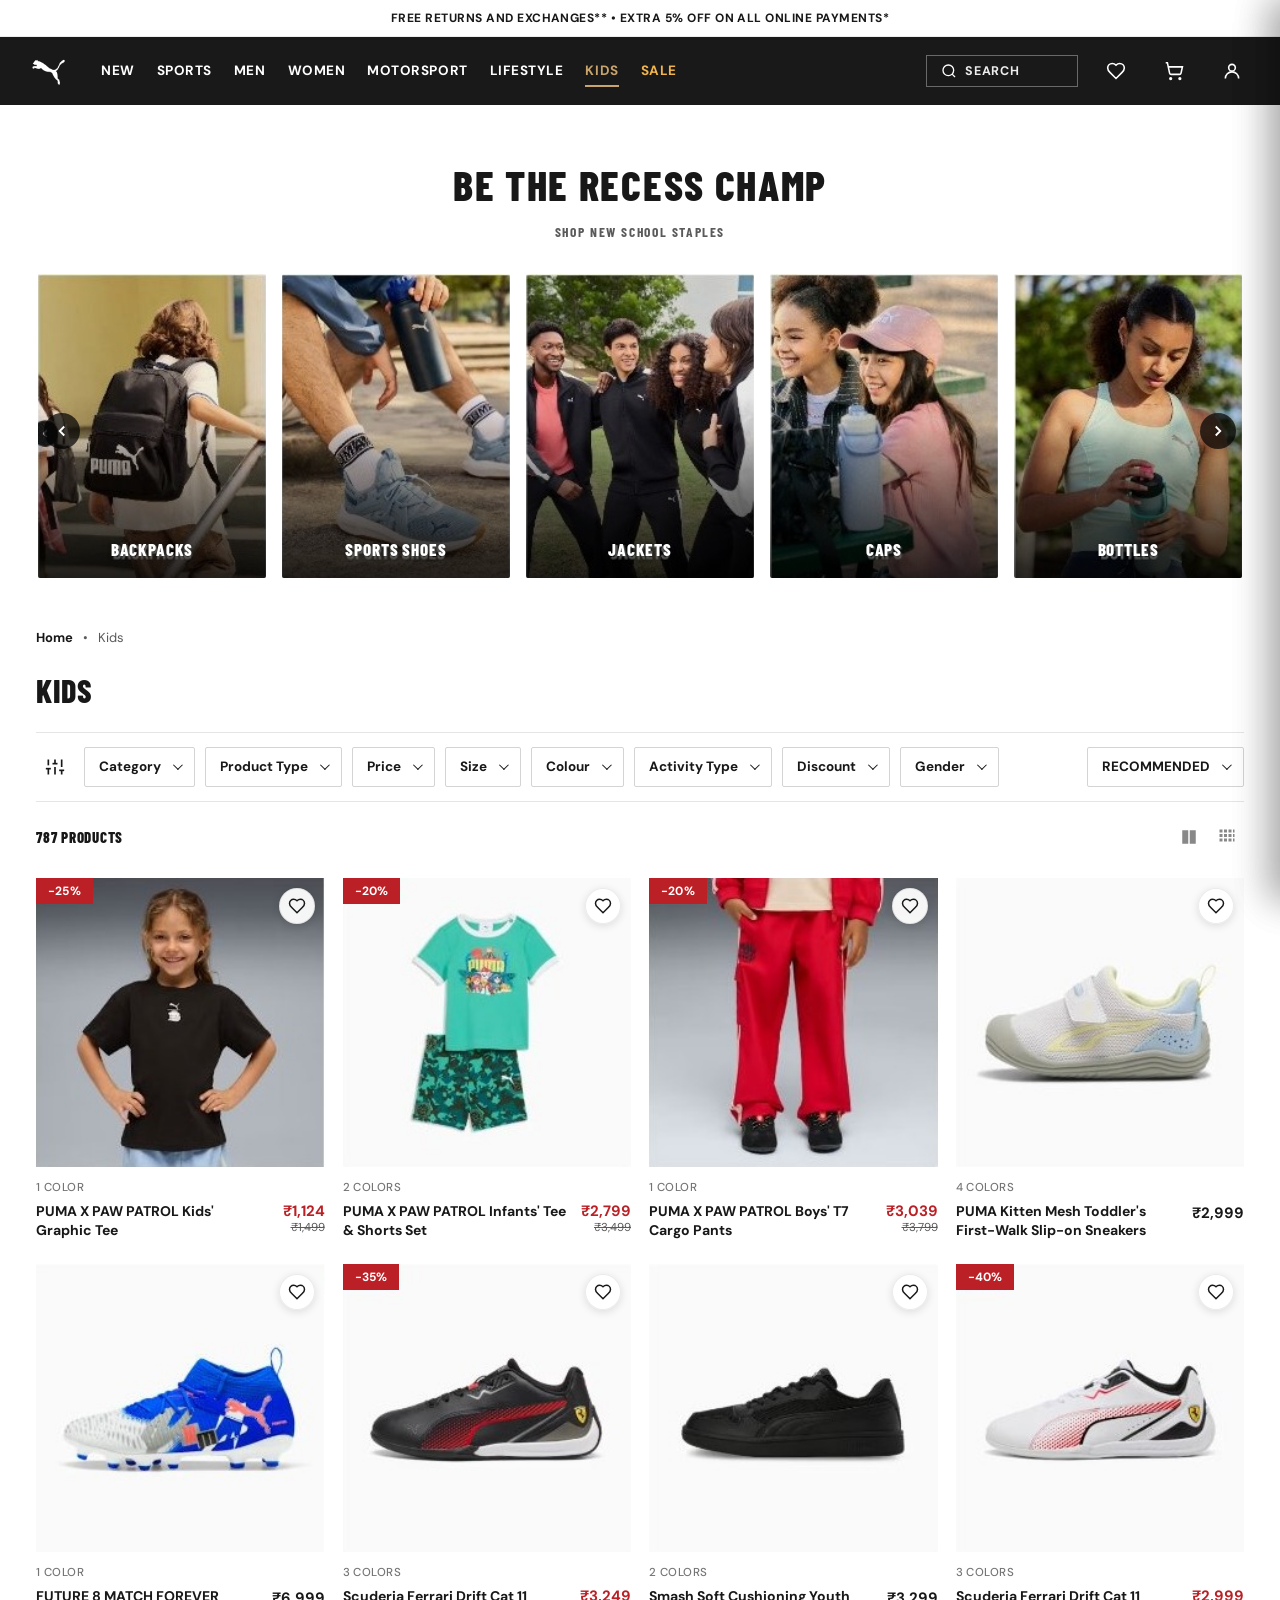
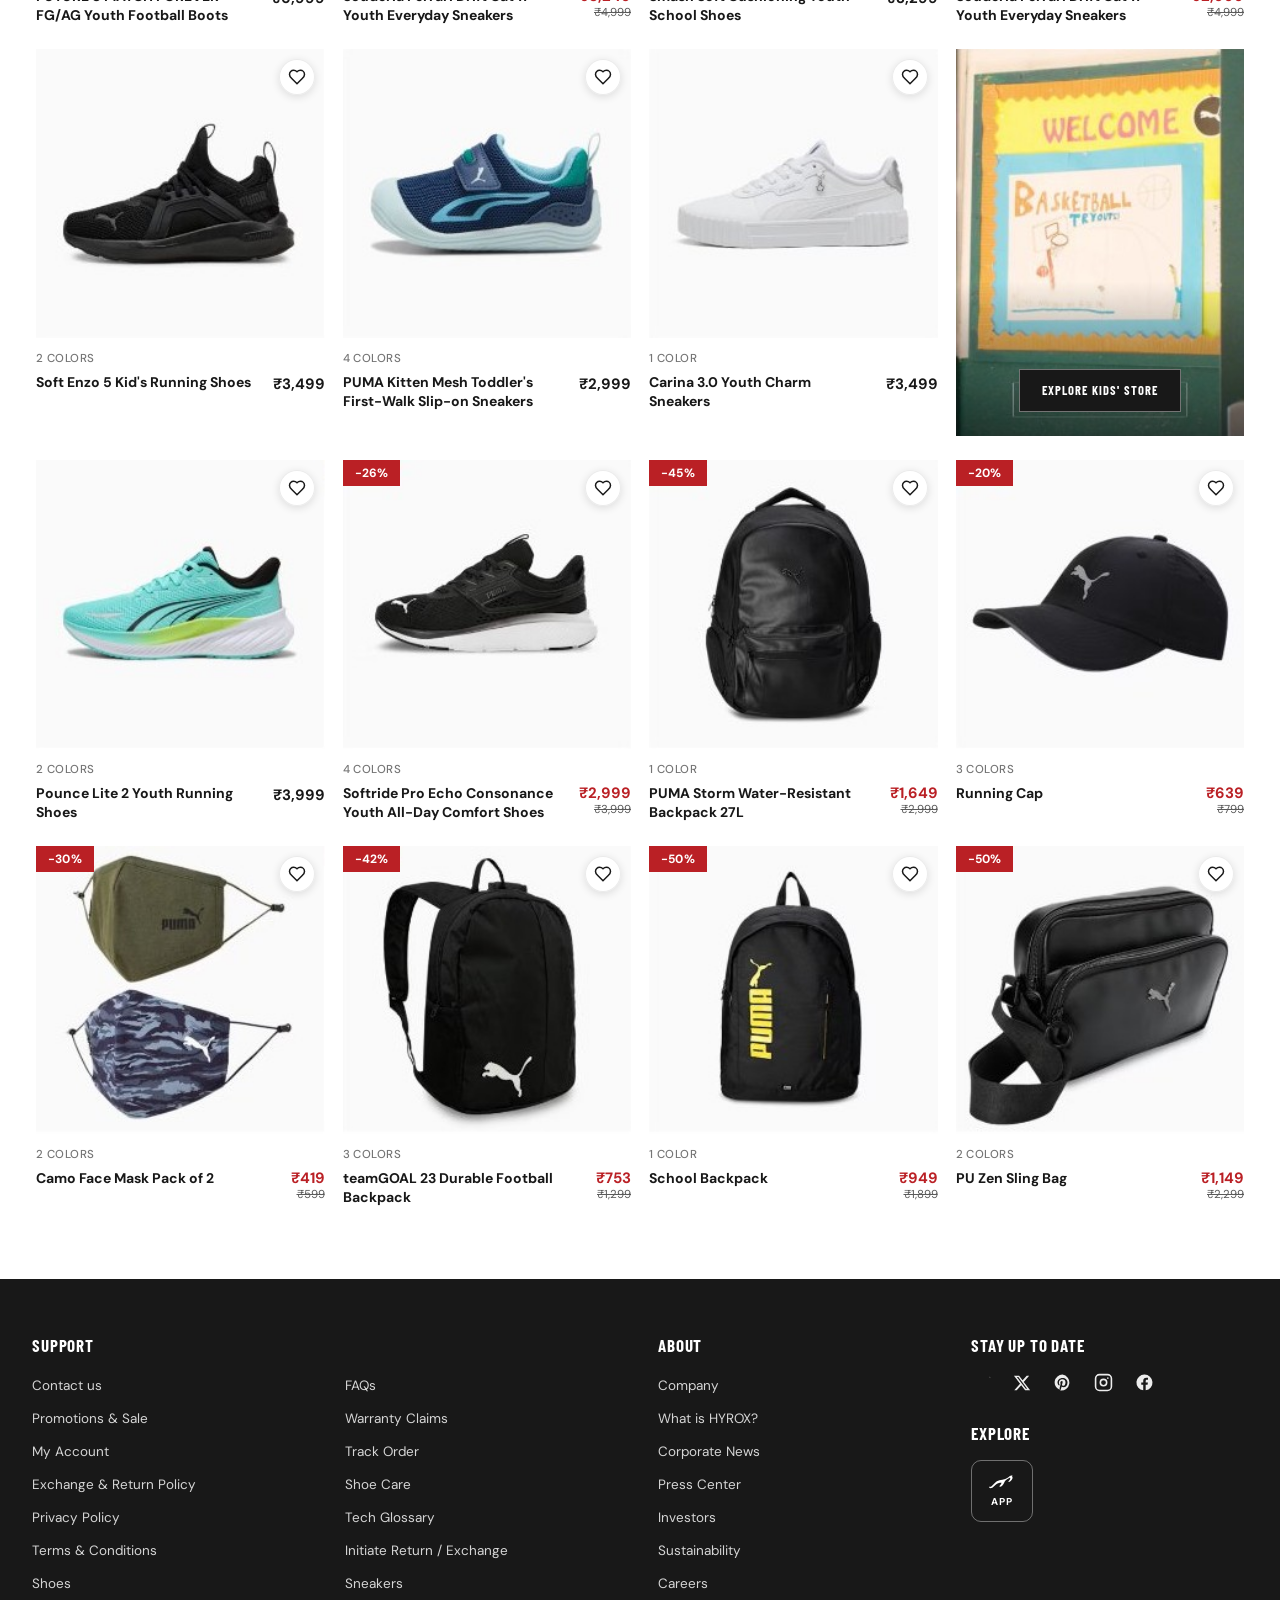
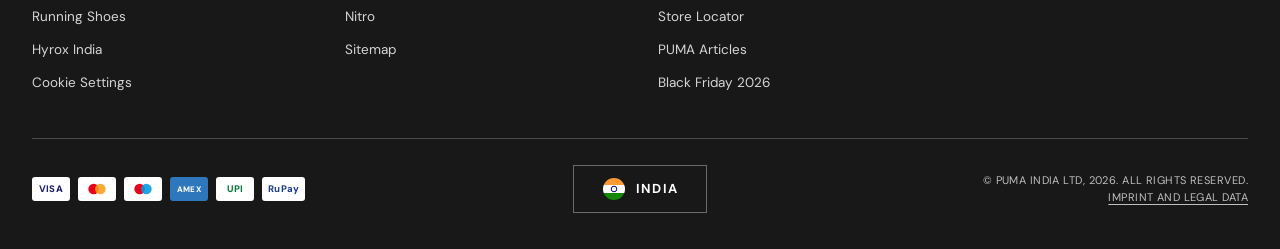
==== kids.html @ becebcfa "all pages updated" ====
<!DOCTYPE html>
<html lang="en">
  <head>
    <meta charset="UTF-8" />
    <meta name="viewport" content="width=device-width, initial-scale=1.0" />
    <title>PUMA Kids Shoes, Clothing &amp; Accessories | PUMA India</title>
    <meta
      name="description"
      content="Shop the official PUMA Kids collection in India. School backpacks, sports shoes, jackets, caps, Paw Patrol collaboration, Ferrari sneakers &amp; essentials."
    />
    <link rel="preconnect" href="https://fonts.googleapis.com" />
    <link rel="preconnect" href="https://fonts.gstatic.com" crossorigin />
    <link
      href="https://fonts.googleapis.com/css2?family=Barlow+Condensed:wght@600;700;800&family=DM+Sans:wght@400;500;600;700&display=swap"
      rel="stylesheet"
    />
    <link rel="stylesheet" href="puma.css" />
  </head>
  <body class="page-kids">
    <!-- Mobile Drawer Toggle (Pure CSS Checkbox) -->
    <input type="checkbox" id="nav-drawer-toggle" class="sr-only" aria-hidden="true" />

    <!-- Screen Reader Skip Link -->
    <a href="#main-content" class="skip-link">Skip to main content</a>

    <!-- Top Announcement Bar -->
    <div class="promo-bar">
      FREE RETURNS AND EXCHANGES** &bull; EXTRA 5% OFF ON ALL ONLINE PAYMENTS*
    </div>

    <!-- ===================================================================
         Responsive Navigation Header
         =================================================================== -->
    <header class="site-header">
      <div class="header-inner">
        <div class="header-left">
          <label for="nav-drawer-toggle" class="mobile-menu-trigger" aria-label="Open navigation menu">
            <svg width="24" height="24" viewBox="0 0 24 24" fill="none" stroke="currentColor" stroke-width="2">
              <line x1="3" y1="6" x2="21" y2="6" />
              <line x1="3" y1="12" x2="21" y2="12" />
              <line x1="3" y1="18" x2="21" y2="18" />
            </svg>
          </label>

          <a href="index.html" class="brand-logo" aria-label="PUMA Home">
            <img src="assets/aistudio/image_b6153493.png" alt="PUMA Logo" width="45" height="36" />
          </a>

          <nav class="primary-nav" aria-label="Main navigation">
            <div class="nav-item">
              <a href="new-season.html" class="nav-link">NEW</a>
              <div class="mega-menu">
                <div class="mega-grid--new">
                  <ul class="mega-links">
                    <li><a href="new-season.html">Men's New Arrivals</a></li>
                    <li><a href="new-season.html">Women's New Arrivals</a></li>
                    <li><a href="kids.html">Kid's New Arrivals</a></li>
                    <li><a href="new-season.html">NITRO ⚡</a></li>
                  </ul>
                  <ul class="mega-links">
                    <li><a href="new-season.html">SPEEDCAT</a></li>
                    <li><a href="lifestyle.html">PALERMO</a></li>
                    <li><a href="lifestyle.html">SUEDE</a></li>
                    <li><a href="new-season.html">PUMA PROJECT3</a></li>
                  </ul>
                  <ul class="mega-links">
                    <li><a href="motorsport.html">PUMA x McLAREN RACING</a></li>
                    <li><a href="new-season.html">PUMA x STRANGER THINGS</a></li>
                  </ul>
                </div>
              </div>
            </div>

            <div class="nav-item">
              <a href="sports.html" class="nav-link">SPORTS</a>
              <div class="mega-menu">
                <div class="mega-scroll-wrap">
                  <div class="mega-grid--sports">
                    <div>
                      <div class="mega-heading">Running</div>
                      <ul class="mega-links">
                        <li><a href="sports.html">Shop All Running</a></li>
                        <li><a href="sports.html">NITRO™ ⚡</a></li>
                        <li><a href="sports.html">Carbon-Plated-Nitro</a></li>
                        <li><a href="sports.html">Road Running</a></li>
                        <li><a href="sports.html">Race Day</a></li>
                        <li><a href="sports.html">Trail Running</a></li>
                        <li><a href="sports.html">Clothing</a></li>
                        <li><a href="sports.html">Accessories</a></li>
                      </ul>
                    </div>

                    <div>
                      <div class="mega-heading">Training</div>
                      <ul class="mega-links">
                        <li><a href="sports.html">Training Store</a></li>
                        <li><a href="sports.html">Gym Wear</a></li>
                        <li><a href="sports.html">PUMA x HYROX</a></li>
                        <li><a href="sports.html">Shoes</a></li>
                      </ul>
                    </div>

                    <div>
                      <div class="mega-heading">Football</div>
                      <ul class="mega-links">
                        <li><a href="sports.html">Football Store</a></li>
                        <li><a href="sports.html">Manchester City FC</a></li>
                        <li><a href="sports.html">AC Milan</a></li>
                        <li><a href="sports.html">BVB</a></li>
                        <li><a href="kids.html">Youth Football Boots</a></li>
                      </ul>
                    </div>

                    <div>
                      <div class="mega-heading">Cricket</div>
                      <ul class="mega-links">
                        <li><a href="sports.html">PUMA x RCB</a></li>
                        <li><a href="sports.html">PUMA x DELHI CAPITALS</a></li>
                        <li><a href="sports.html">Cricket Shoes</a></li>
                      </ul>
                    </div>
                  </div>
                </div>
              </div>
            </div>

            <!-- MEN -->
            <div class="nav-item">
              <a href="men.html" class="nav-link">MEN</a>
              <div class="mega-menu">
                <div class="mega-grid--5">
                  <div>
                    <div class="mega-heading">Shoes</div>
                    <ul class="mega-links">
                      <li><a href="men.html">All Men's Shoes</a></li>
                      <li><a href="sports.html">Running Shoes</a></li>
                      <li><a href="men.html">Sneakers &amp; Classics</a></li>
                      <li><a href="lifestyle.html">Palermo</a></li>
                      <li><a href="lifestyle.html">Speedcat OG</a></li>
                      <li><a href="lifestyle.html">Suede</a></li>
                    </ul>
                  </div>
                  <div>
                    <div class="mega-heading">Clothing</div>
                    <ul class="mega-links">
                      <li><a href="men.html">All Men's Clothing</a></li>
                      <li><a href="lifestyle.html">T7 Tracksuits</a></li>
                      <li><a href="men.html">T-Shirts &amp; Polos</a></li>
                      <li><a href="men.html">Shorts</a></li>
                    </ul>
                  </div>
                  <div>
                    <div class="mega-heading">Sports</div>
                    <ul class="mega-links">
                      <li><a href="sports.html">Running Store</a></li>
                      <li><a href="sports.html">Training &amp; Gym</a></li>
                      <li><a href="motorsport.html">Motorsport Racing</a></li>
                    </ul>
                  </div>
                  <div>
                    <div class="mega-heading">Accessories</div>
                    <ul class="mega-links">
                      <li><a href="men.html">Backpacks &amp; Bags</a></li>
                      <li><a href="men.html">Caps &amp; Beanies</a></li>
                    </ul>
                  </div>
                  <div>
                    <div class="mega-heading">Featured</div>
                    <ul class="mega-links">
                      <li><a href="lifestyle.html">Lifestyle Favorites</a></li>
                      <li><a href="motorsport.html">Scuderia Ferrari</a></li>
                      <li><a href="new-season.html">New Season Drops</a></li>
                    </ul>
                  </div>
                </div>
              </div>
            </div>

            <!-- WOMEN -->
            <div class="nav-item">
              <a href="women.html" class="nav-link">WOMEN</a>
              <div class="mega-menu">
                <div class="mega-grid--5">
                  <div>
                    <div class="mega-heading">Shoes</div>
                    <ul class="mega-links">
                      <li><a href="women.html">All Women's Shoes</a></li>
                      <li><a href="lifestyle.html">Speedcat Ballet</a></li>
                      <li><a href="lifestyle.html">Palermo</a></li>
                      <li><a href="lifestyle.html">Speedcat Etoile</a></li>
                    </ul>
                  </div>
                  <div>
                    <div class="mega-heading">Clothing</div>
                    <ul class="mega-links">
                      <li><a href="lifestyle.html">T7 Track Jackets</a></li>
                      <li><a href="lifestyle.html">Slim Fit Track Pants</a></li>
                      <li><a href="lifestyle.html">Pleated Midi Skirts</a></li>
                      <li><a href="women.html">Sports Bras &amp; Tights</a></li>
                    </ul>
                  </div>
                  <div>
                    <div class="mega-heading">Collections</div>
                    <ul class="mega-links">
                      <li><a href="lifestyle.html">Terrace Classics</a></li>
                      <li><a href="motorsport.html">Women's Motorsport</a></li>
                      <li><a href="women.html">PUMA x ROSÉ</a></li>
                    </ul>
                  </div>
                </div>
              </div>
            </div>

            <!-- MOTORSPORT -->
            <div class="nav-item">
              <a href="motorsport.html" class="nav-link">MOTORSPORT</a>
              <div class="mega-menu">
                <div class="mega-grid--5">
                  <div>
                    <div class="mega-heading">Formula 1® Teams</div>
                    <ul class="mega-links">
                      <li><a href="motorsport.html?team=ferrari">Scuderia Ferrari</a></li>
                      <li><a href="motorsport.html?team=mclaren">McLAREN Racing</a></li>
                      <li><a href="motorsport.html?team=aston-martin">Aston Martin Aramco F1®</a></li>
                      <li><a href="motorsport.html?team=bmw">BMW M Motorsport</a></li>
                    </ul>
                  </div>
                  <div>
                    <div class="mega-heading">Featured Gear</div>
                    <ul class="mega-links">
                      <li><a href="motorsport.html">Speedcat Racing Shoes</a></li>
                      <li><a href="motorsport.html">Team Graphic Tees</a></li>
                      <li><a href="motorsport.html">Track Jackets &amp; Caps</a></li>
                    </ul>
                  </div>
                </div>
              </div>
            </div>

            <!-- LIFESTYLE -->
            <div class="nav-item">
              <a href="lifestyle.html" class="nav-link">LIFESTYLE</a>
              <div class="mega-menu">
                <div class="mega-grid">
                  <div>
                    <div class="mega-heading">Iconic Silhouettes</div>
                    <ul class="mega-links">
                      <li><a href="lifestyle.html">Palermo Leather</a></li>
                      <li><a href="lifestyle.html">Speedcat OG &amp; Ballet</a></li>
                      <li><a href="lifestyle.html">Speedcat Etoile</a></li>
                      <li><a href="lifestyle.html">Suede Classic</a></li>
                      <li><a href="lifestyle.html">CA Pro</a></li>
                    </ul>
                  </div>

                  <div>
                    <div class="mega-heading">Footwear Styles</div>
                    <ul class="mega-links">
                      <li><a href="lifestyle.html">Low Profile Terrace Shoes</a></li>
                      <li><a href="lifestyle.html">Retro Court Sneakers</a></li>
                      <li><a href="lifestyle.html">Platform &amp; Chunky Shoes</a></li>
                      <li><a href="lifestyle.html">Ballet Sneakers</a></li>
                    </ul>
                  </div>

                  <div>
                    <div class="mega-heading">Streetwear Apparel</div>
                    <ul class="mega-links">
                      <li><a href="lifestyle.html">T7 ALWAYS ON Tracksuits</a></li>
                      <li><a href="lifestyle.html">Future Archive Sweaters</a></li>
                      <li><a href="lifestyle.html">Relaxed Cotton Shorts</a></li>
                      <li><a href="lifestyle.html">Midi Pleated Skirts</a></li>
                    </ul>
                  </div>

                  <div>
                    <div class="mega-heading">Collaborations</div>
                    <ul class="mega-links">
                      <li><a href="lifestyle.html">PUMA x ROSÉ</a></li>
                      <li><a href="lifestyle.html">PUMA SELECT</a></li>
                      <li><a href="lifestyle.html">PUMA PROJECT3</a></li>
                      <li><a href="lifestyle.html">PUMA Archive Reissues</a></li>
                    </ul>
                  </div>
                </div>
              </div>
            </div>

            <!-- KIDS (ACTIVE) -->
            <div class="nav-item">
              <a href="kids.html" class="nav-link nav-link--active">KIDS</a>
              <div class="mega-menu">
                <div class="mega-grid">
                  <div>
                    <div class="mega-heading">Boys' Gear</div>
                    <ul class="mega-links">
                      <li><a href="kids.html">Boys' Sports Shoes</a></li>
                      <li><a href="kids.html">Boys' T-Shirts &amp; Polos</a></li>
                      <li><a href="kids.html">T7 Tracksuits &amp; Cargo</a></li>
                      <li><a href="kids.html">Youth Football Boots</a></li>
                    </ul>
                  </div>
                  <div>
                    <div class="mega-heading">Girls' Gear</div>
                    <ul class="mega-links">
                      <li><a href="kids.html">Girls' Sneakers &amp; Slip-ons</a></li>
                      <li><a href="kids.html">Girls' Graphic Tees</a></li>
                      <li><a href="kids.html">Carina Youth Sneakers</a></li>
                      <li><a href="kids.html">Leggings &amp; Matching Sets</a></li>
                    </ul>
                  </div>
                  <div>
                    <div class="mega-heading">Infants &amp; Toddlers</div>
                    <ul class="mega-links">
                      <li><a href="kids.html">First-Walk Slip-on Shoes</a></li>
                      <li><a href="kids.html">Baby Matching Sets</a></li>
                      <li><a href="kids.html">PUMA x PAW PATROL</a></li>
                    </ul>
                  </div>
                  <div>
                    <div class="mega-heading">School &amp; Accessories</div>
                    <ul class="mega-links">
                      <li><a href="kids.html">School Backpacks</a></li>
                      <li><a href="kids.html">Water Bottles &amp; Caps</a></li>
                      <li><a href="kids.html">Face Masks &amp; Sling Bags</a></li>
                    </ul>
                  </div>
                </div>
              </div>
            </div>

            <!-- SALE -->
            <div class="nav-item">
              <a href="index.html#trending-now" class="nav-link nav-link--sale">SALE</a>
            </div>
          </nav>
        </div>

        <div class="header-right">
          <form action="#kidsCatRow" class="search-box" role="search">
            <svg width="16" height="16" viewBox="0 0 24 24" fill="none" stroke="currentColor" stroke-width="2" aria-hidden="true">
              <circle cx="11" cy="11" r="8" />
              <path d="m21 21-4.3-4.3" />
            </svg>
            <label for="kids-search" class="sr-only">Search Kids products</label>
            <input id="kids-search" type="search" class="search-input" placeholder="SEARCH" />
          </form>

          <button type="button" class="icon-btn" id="wishlistButton" aria-label="Wishlist">
            <svg width="20" height="20" viewBox="0 0 24 24" fill="none" stroke="currentColor" stroke-width="1.9">
              <path d="M19 14c1.49-1.46 3-3.21 3-5.5A5.5 5.5 0 0 0 16.5 3c-1.76 0-3 .5-4.5 2-1.5-1.5-2.74-2-4.5-2A5.5 5.5 0 0 0 2 8.5c0 2.3 1.5 4.05 3 5.5l7 7Z" />
            </svg>
            <span class="badge-count" id="wishlistCount" data-empty="true">0</span>
          </button>

          <button type="button" class="icon-btn" id="cartButton" aria-label="Shopping Cart">
            <svg width="20" height="20" viewBox="0 0 24 24" fill="none" stroke="currentColor" stroke-width="1.9">
              <circle cx="8" cy="21" r="1" />
              <circle cx="19" cy="21" r="1" />
              <path d="M2.05 2.05h2l2.66 12.42a2 2 0 0 0 2 1.58h9.78a2 2 0 0 0 1.95-1.57l1.65-7.43H5.12" />
            </svg>
            <span class="badge-count" id="cartCount" data-empty="true">0</span>
          </button>

          <button type="button" class="icon-btn" id="accountButton" aria-label="My Account">
            <svg width="20" height="20" viewBox="0 0 24 24" fill="none" stroke="currentColor" stroke-width="1.9">
              <circle cx="12" cy="8" r="4" />
              <path d="M20 21a8 8 0 0 0-16 0" />
            </svg>
            <span class="account-dot" id="accountDot" aria-hidden="true"></span>
          </button>
        </div>
      </div>
    </header>

    <!-- Slide-Out Mobile Navigation Drawer -->
    <div class="mobile-nav-drawer" aria-label="Mobile Navigation">
      <label for="nav-drawer-toggle" class="mobile-nav-backdrop" aria-label="Close navigation menu"></label>
      <div class="mobile-nav-panel">
        <div class="mobile-drawer-head">
          <span class="footer-col-title" style="margin: 0">PUMA MENU</span>
          <label for="nav-drawer-toggle" class="mobile-drawer-close" aria-label="Close menu">
            <svg width="24" height="24" viewBox="0 0 24 24" fill="none" stroke="currentColor" stroke-width="2">
              <path d="M18 6 6 18" />
              <path d="m6 6 12 12" />
            </svg>
          </label>
        </div>
        <nav class="mobile-drawer-links">
          <a href="new-season.html">NEW SEASON <span>&rsaquo;</span></a>
          <a href="sports.html">SPORTS <span>&rsaquo;</span></a>
          <a href="men.html">MEN <span>&rsaquo;</span></a>
          <a href="women.html">WOMEN <span>&rsaquo;</span></a>
          <a href="motorsport.html">MOTORSPORT <span>&rsaquo;</span></a>
          <a href="lifestyle.html">LIFESTYLE <span>&rsaquo;</span></a>
          <a href="kids.html" style="color: var(--accent-gold); font-weight: 800;">KIDS <span>&rsaquo;</span></a>
          <a href="login.html">MY ACCOUNT / LOGIN <span>&rsaquo;</span></a>
        </nav>
      </div>
    </div>

    <!-- Main Content Area -->
    <main id="main-content" class="ns-page">
      <!-- Top Hero Category Showcase Carousel (BE THE RECESS CHAMP) -->
      <section class="kids-hero-section" aria-label="Kids Categories Carousel">
        <h1 class="kids-hero-title">BE THE RECESS CHAMP</h1>
        <p class="kids-hero-subtitle">SHOP NEW SCHOOL STAPLES</p>

        <div class="kids-carousel-wrap">
          <button class="kids-carousel-arrow prev" type="button" aria-label="Previous categories" onclick="document.getElementById('kidsCatRow').scrollBy({left: -220, behavior: 'smooth'})">
            <svg width="18" height="18" viewBox="0 0 24 24" fill="none" stroke="currentColor" stroke-width="2.5"><polyline points="15 18 9 12 15 6" /></svg>
          </button>

          <div class="kids-carousel-row" id="kidsCatRow">
            <a href="kids.html" class="kids-carousel-card">
              <img src="assets/puma/kids_cat_backpacks.jpg" alt="PUMA Kids Backpacks" />
              <div class="kids-carousel-overlay">
                <span class="kids-carousel-label">BACKPACKS</span>
              </div>
            </a>

            <a href="kids.html" class="kids-carousel-card">
              <img src="assets/puma/kids_cat_sports_shoes.jpg" alt="PUMA Kids Sports Shoes" />
              <div class="kids-carousel-overlay">
                <span class="kids-carousel-label">SPORTS SHOES</span>
              </div>
            </a>

            <a href="kids.html" class="kids-carousel-card">
              <img src="assets/puma/kids_cat_jackets.jpg" alt="PUMA Kids Jackets" />
              <div class="kids-carousel-overlay">
                <span class="kids-carousel-label">JACKETS</span>
              </div>
            </a>

            <a href="kids.html" class="kids-carousel-card">
              <img src="assets/puma/kids_cat_caps.jpg" alt="PUMA Kids Caps" />
              <div class="kids-carousel-overlay">
                <span class="kids-carousel-label">CAPS</span>
              </div>
            </a>

            <a href="kids.html" class="kids-carousel-card">
              <img src="assets/puma/kids_cat_bottles.jpg" alt="PUMA Kids Bottles" />
              <div class="kids-carousel-overlay">
                <span class="kids-carousel-label">BOTTLES</span>
              </div>
            </a>
          </div>

          <button class="kids-carousel-arrow next" type="button" aria-label="Next categories" onclick="document.getElementById('kidsCatRow').scrollBy({left: 220, behavior: 'smooth'})">
            <svg width="18" height="18" viewBox="0 0 24 24" fill="none" stroke="currentColor" stroke-width="2.5"><polyline points="9 18 15 12 9 6" /></svg>
          </button>
        </div>
      </section>

      <!-- Breadcrumbs & Page Heading -->
      <nav class="ns-breadcrumb" aria-label="Breadcrumb">
        <a href="index.html">Home</a>
        <span>&bull;</span>
        <span>Kids</span>
      </nav>

      <h2 class="ns-title" style="margin-bottom: 18px;">KIDS</h2>

      <!-- Radio Filters & Layout Toggles (Pure CSS State) -->
      <input type="radio" name="kids-cat" id="kids-cat-all" class="filter-radio-state" checked hidden />
      <input type="radio" name="kids-cat" id="kids-cat-shoes" class="filter-radio-state" hidden />
      <input type="radio" name="kids-cat" id="kids-cat-clothing" class="filter-radio-state" hidden />
      <input type="radio" name="kids-cat" id="kids-cat-accessories" class="filter-radio-state" hidden />

      <input type="radio" name="kids-grid-view" id="kids-grid-4" class="grid-view-radio" checked hidden />
      <input type="radio" name="kids-grid-view" id="kids-grid-2" class="grid-view-radio" hidden />
      <input type="checkbox" id="kids-sidebar-toggle" class="sidebar-toggle-state" hidden />

      <!-- Horizontal Filter & Sorting Bar -->
      <div class="ns-toolbar">
        <div class="ns-filter-pills">
          <label for="kids-sidebar-toggle" class="ns-sliders-btn" title="Toggle Filters Sidebar">
            <svg width="20" height="20" viewBox="0 0 24 24" fill="none" stroke="currentColor" stroke-width="2">
              <line x1="4" y1="21" x2="4" y2="14" />
              <line x1="4" y1="10" x2="4" y2="3" />
              <line x1="12" y1="21" x2="12" y2="12" />
              <line x1="12" y1="8" x2="12" y2="3" />
              <line x1="20" y1="21" x2="20" y2="16" />
              <line x1="20" y1="12" x2="20" y2="3" />
              <line x1="1" y1="14" x2="7" y2="14" />
              <line x1="9" y1="8" x2="15" y2="8" />
              <line x1="17" y1="16" x2="23" y2="16" />
            </svg>
          </label>

          <details class="ns-dropdown">
            <summary>Category</summary>
            <div class="ns-dropdown-panel">
              <label for="kids-cat-all" class="ns-drop-row">All Categories</label>
              <label for="kids-cat-shoes" class="ns-drop-row">Footwear &amp; Shoes</label>
              <label for="kids-cat-clothing" class="ns-drop-row">Kids' Clothing</label>
              <label for="kids-cat-accessories" class="ns-drop-row">Backpacks &amp; Caps</label>
            </div>
          </details>

          <details class="ns-dropdown">
            <summary>Product Type</summary>
            <div class="ns-dropdown-panel">
              <a href="kids.html" class="ns-drop-row">All Products</a>
              <a href="kids.html" class="ns-drop-row">Graphic Tees</a>
              <a href="kids.html" class="ns-drop-row">Shorts &amp; Outfits</a>
              <a href="kids.html" class="ns-drop-row">First-Walk Sneakers</a>
              <a href="kids.html" class="ns-drop-row">Football Cleats</a>
              <a href="kids.html" class="ns-drop-row">School Backpacks</a>
            </div>
          </details>

          <details class="ns-dropdown">
            <summary>Price</summary>
            <div class="ns-dropdown-panel">
              <span class="ns-drop-row">Under ₹1,500</span>
              <span class="ns-drop-row">₹1,500 - ₹3,000</span>
              <span class="ns-drop-row">₹3,000 - ₹5,000</span>
              <span class="ns-drop-row">Over ₹5,000</span>
            </div>
          </details>

          <details class="ns-dropdown">
            <summary>Size</summary>
            <div class="ns-dropdown-panel">
              <span class="ns-drop-row">Toddler (UK 10C - 13C)</span>
              <span class="ns-drop-row">Youth (UK 1 - 5)</span>
              <span class="ns-drop-row">Infants (0-2 Years)</span>
              <span class="ns-drop-row">Boys/Girls (3-12 Years)</span>
            </div>
          </details>

          <details class="ns-dropdown">
            <summary>Colour</summary>
            <div class="ns-dropdown-panel">
              <span class="ns-drop-row">Black</span>
              <span class="ns-drop-row">White</span>
              <span class="ns-drop-row">Red</span>
              <span class="ns-drop-row">Green</span>
              <span class="ns-drop-row">Blue / Mint</span>
            </div>
          </details>

          <details class="ns-dropdown">
            <summary>Activity Type</summary>
            <div class="ns-dropdown-panel">
              <span class="ns-drop-row">Lifestyle &amp; School</span>
              <span class="ns-drop-row">Running &amp; Athletic</span>
              <span class="ns-drop-row">Football &amp; Turf</span>
              <span class="ns-drop-row">Motorsport &amp; Racing</span>
            </div>
          </details>

          <details class="ns-dropdown">
            <summary>Discount</summary>
            <div class="ns-dropdown-panel">
              <span class="ns-drop-row">20% and above</span>
              <span class="ns-drop-row">30% and above</span>
              <span class="ns-drop-row">40% and above</span>
              <span class="ns-drop-row">50% and above</span>
            </div>
          </details>

          <details class="ns-dropdown">
            <summary>Gender</summary>
            <div class="ns-dropdown-panel">
              <span class="ns-drop-row">Unisex Kids</span>
              <span class="ns-drop-row">Boys</span>
              <span class="ns-drop-row">Girls</span>
              <span class="ns-drop-row">Infants / Toddlers</span>
            </div>
          </details>
        </div>

        <div class="ns-sort-group">
          <details class="ns-dropdown ns-sort-dropdown">
            <summary>RECOMMENDED</summary>
            <div class="ns-dropdown-panel ns-dropdown-panel--right">
              <span class="ns-drop-row active">RECOMMENDED</span>
              <span class="ns-drop-row">PRICE: LOW TO HIGH</span>
              <span class="ns-drop-row">PRICE: HIGH TO LOW</span>
              <span class="ns-drop-row">NEWEST FIRST</span>
              <span class="ns-drop-row">DISCOUNT</span>
            </div>
          </details>
        </div>
      </div>

      <!-- Count & Grid Layout Switcher Row -->
      <div class="ns-count-row" style="display: flex; align-items: center; justify-content: space-between; margin-top: 18px; margin-bottom: 24px;">
        <span class="ns-product-count" style="font-family: var(--font-display); font-size: 15px; font-weight: 800; letter-spacing: 0.05em; color: var(--text-primary);">
          787 PRODUCTS
        </span>

        <div class="ns-view-switchers" role="radiogroup" aria-label="Grid layout toggle">
          <label for="kids-grid-2" class="ns-view-btn" title="2-column grid">
            <svg width="18" height="18" viewBox="0 0 24 24" fill="currentColor">
              <rect x="3" y="3" width="8" height="18" />
              <rect x="13" y="3" width="8" height="18" />
            </svg>
          </label>
          <label for="kids-grid-4" class="ns-view-btn" title="4-column grid">
            <svg width="18" height="18" viewBox="0 0 24 24" fill="currentColor">
              <rect x="2" y="2" width="4" height="4" />
              <rect x="8" y="2" width="4" height="4" />
              <rect x="14" y="2" width="4" height="4" />
              <rect x="20" y="2" width="2" height="4" />
              <rect x="2" y="8" width="4" height="4" />
              <rect x="8" y="8" width="4" height="4" />
              <rect x="14" y="8" width="4" height="4" />
              <rect x="20" y="8" width="2" height="4" />
              <rect x="2" y="14" width="4" height="4" />
              <rect x="8" y="14" width="4" height="4" />
              <rect x="14" y="14" width="4" height="4" />
              <rect x="20" y="14" width="2" height="4" />
            </svg>
          </label>
        </div>
      </div>

      <!-- Collapsible Left Product Filter Sidebar + Product Grid -->
      <div class="ns-catalog-wrap">
        <aside class="ns-sidebar" aria-label="Kids Product Filter Sidebar">
          <div class="filter-sidebar-top">
            <span class="filter-sidebar-title">Filter Results</span>
            <label for="kids-sidebar-toggle" class="filter-close-mobile" style="display: inline-flex" aria-label="Close sidebar">
              <svg width="18" height="18" viewBox="0 0 24 24" fill="none" stroke="currentColor" stroke-width="2">
                <path d="M18 6 6 18" />
                <path d="m6 6 12 12" />
              </svg>
            </label>
          </div>

          <details class="filter-group" open>
            <summary class="filter-group-header">Popular Collections</summary>
            <div class="filter-group-content">
              <label for="kids-cat-all" class="filter-row"><span class="filter-indicator"></span><span>All Kids' Gear</span></label>
              <label for="kids-cat-clothing" class="filter-row"><span class="filter-indicator"></span><span>PUMA x PAW PATROL</span></label>
              <label for="kids-cat-shoes" class="filter-row"><span class="filter-indicator"></span><span>Ferrari Drift Cat</span></label>
              <label for="kids-cat-shoes" class="filter-row"><span class="filter-indicator"></span><span>Kitten Mesh First-Walk</span></label>
              <label for="kids-cat-shoes" class="filter-row"><span class="filter-indicator"></span><span>SOFTRIDE Comfort</span></label>
            </div>
          </details>

          <details class="filter-group" open>
            <summary class="filter-group-header">Category</summary>
            <div class="filter-group-content">
              <label for="kids-cat-all" class="filter-row"><span class="filter-indicator"></span><span>All Categories</span></label>
              <label for="kids-cat-shoes" class="filter-row"><span class="filter-indicator"></span><span>Shoes &amp; Cleats</span></label>
              <label for="kids-cat-clothing" class="filter-row"><span class="filter-indicator"></span><span>Tees, Outfits &amp; Pants</span></label>
              <label for="kids-cat-accessories" class="filter-row"><span class="filter-indicator"></span><span>Backpacks &amp; Bags</span></label>
            </div>
          </details>
        </aside>

        <!-- Product Grid (20 Cards + 1 Editorial Card) -->
        <div class="ns-grid" id="kidsProductGrid">
          <!-- ==================== ROW 1 ==================== -->
          <!-- 1. PUMA X PAW PATROL Kids' Graphic Tee -->
          <article class="ns-card" data-id="kids-paw-patrol-tee" data-cat="clothing" data-type="t-shirts" data-color="black" data-price="under2k">
            <div class="shoe-card-media">
              <span class="discount-tag">-25%</span>
              <img src="assets/puma/kids_paw_patrol_tee.jpg" alt="PUMA X PAW PATROL Kids' Graphic Tee" />
            </div>
            <div class="ns-card-colors">1 COLOR</div>
            <div class="ns-card-row">
              <span class="ns-card-title">PUMA X PAW PATROL Kids' Graphic Tee</span>
              <div class="ns-card-prices">
                <span class="ns-price-current text-red">₹1,124</span>
                <del class="ns-price-old">₹1,499</del>
              </div>
            </div>
          </article>

          <!-- 2. PUMA X PAW PATROL Infants' Tee & Shorts Set -->
          <article class="ns-card" data-id="kids-paw-patrol-shorts-set" data-cat="clothing" data-type="sets" data-color="green" data-price="2k-4k">
            <div class="shoe-card-media">
              <span class="discount-tag">-20%</span>
              <img src="assets/puma/kids_paw_patrol_shorts_set.jpg" alt="PUMA X PAW PATROL Infants' Tee & Shorts Set" />
            </div>
            <div class="ns-card-colors">2 COLORS</div>
            <div class="ns-card-row">
              <span class="ns-card-title">PUMA X PAW PATROL Infants' Tee &amp; Shorts Set</span>
              <div class="ns-card-prices">
                <span class="ns-price-current text-red">₹2,799</span>
                <del class="ns-price-old">₹3,499</del>
              </div>
            </div>
          </article>

          <!-- 3. PUMA X PAW PATROL Boys' T7 Cargo Pants -->
          <article class="ns-card" data-id="kids-paw-patrol-cargo-pants" data-cat="clothing" data-type="pants" data-color="red" data-price="2k-4k">
            <div class="shoe-card-media">
              <span class="discount-tag">-20%</span>
              <img src="assets/puma/kids_paw_patrol_cargo_pants.jpg" alt="PUMA X PAW PATROL Boys' T7 Cargo Pants" />
            </div>
            <div class="ns-card-colors">1 COLOR</div>
            <div class="ns-card-row">
              <span class="ns-card-title">PUMA X PAW PATROL Boys' T7 Cargo Pants</span>
              <div class="ns-card-prices">
                <span class="ns-price-current text-red">₹3,039</span>
                <del class="ns-price-old">₹3,799</del>
              </div>
            </div>
          </article>

          <!-- 4. PUMA Kitten Mesh Toddler's First-Walk Slip-on Sneakers (White) -->
          <article class="ns-card" data-id="kids-kitten-mesh-white" data-cat="shoes" data-type="sneakers" data-color="white" data-price="2k-4k">
            <div class="shoe-card-media">
              <img src="assets/puma/kids_kitten_mesh_white.jpg" alt="PUMA Kitten Mesh Toddler's First-Walk Slip-on Sneakers" />
            </div>
            <div class="ns-card-colors">4 COLORS</div>
            <div class="ns-card-row">
              <span class="ns-card-title">PUMA Kitten Mesh Toddler's First-Walk Slip-on Sneakers</span>
              <span class="ns-price-current">₹2,999</span>
            </div>
          </article>

          <!-- ==================== ROW 2 ==================== -->
          <!-- 5. FUTURE 8 MATCH FOREVER FG/AG Youth Football Boots -->
          <article class="ns-card" data-id="kids-future-8-match" data-cat="shoes" data-type="football" data-color="blue" data-price="over5k">
            <div class="shoe-card-media">
              <img src="assets/puma/kids_future_8_match.jpg" alt="FUTURE 8 MATCH FOREVER FG/AG Youth Football Boots" />
            </div>
            <div class="ns-card-colors">1 COLOR</div>
            <div class="ns-card-row">
              <span class="ns-card-title">FUTURE 8 MATCH FOREVER FG/AG Youth Football Boots</span>
              <span class="ns-price-current">₹6,999</span>
            </div>
          </article>

          <!-- 6. Scuderia Ferrari Drift Cat 11 Youth Everyday Sneakers (Black) -->
          <article class="ns-card" data-id="kids-ferrari-drift-cat-black" data-cat="shoes" data-type="motorsport" data-color="black" data-price="2k-4k">
            <div class="shoe-card-media">
              <span class="discount-tag">-35%</span>
              <img src="assets/puma/kids_ferrari_drift_cat_black.jpg" alt="Scuderia Ferrari Drift Cat 11 Youth Everyday Sneakers" />
            </div>
            <div class="ns-card-colors">3 COLORS</div>
            <div class="ns-card-row">
              <span class="ns-card-title">Scuderia Ferrari Drift Cat 11 Youth Everyday Sneakers</span>
              <div class="ns-card-prices">
                <span class="ns-price-current text-red">₹3,249</span>
                <del class="ns-price-old">₹4,999</del>
              </div>
            </div>
          </article>

          <!-- 7. Smash Soft Cushioning Youth School Shoes -->
          <article class="ns-card" data-id="kids-smash-soft-school" data-cat="shoes" data-type="school" data-color="black" data-price="2k-4k">
            <div class="shoe-card-media">
              <img src="assets/puma/kids_smash_soft_school.jpg" alt="Smash Soft Cushioning Youth School Shoes" />
            </div>
            <div class="ns-card-colors">2 COLORS</div>
            <div class="ns-card-row">
              <span class="ns-card-title">Smash Soft Cushioning Youth School Shoes</span>
              <span class="ns-price-current">₹3,299</span>
            </div>
          </article>

          <!-- 8. Scuderia Ferrari Drift Cat 11 Youth Everyday Sneakers (White) -->
          <article class="ns-card" data-id="kids-ferrari-drift-cat-white" data-cat="shoes" data-type="motorsport" data-color="white" data-price="2k-4k">
            <div class="shoe-card-media">
              <span class="discount-tag">-40%</span>
              <img src="assets/puma/kids_ferrari_drift_cat_white.jpg" alt="Scuderia Ferrari Drift Cat 11 Youth Everyday Sneakers" />
            </div>
            <div class="ns-card-colors">3 COLORS</div>
            <div class="ns-card-row">
              <span class="ns-card-title">Scuderia Ferrari Drift Cat 11 Youth Everyday Sneakers</span>
              <div class="ns-card-prices">
                <span class="ns-price-current text-red">₹2,999</span>
                <del class="ns-price-old">₹4,999</del>
              </div>
            </div>
          </article>

          <!-- ==================== ROW 3 ==================== -->
          <!-- 9. Soft Enzo 5 Kid's Running Shoes -->
          <article class="ns-card" data-id="kids-soft-enzo-5-black" data-cat="shoes" data-type="running" data-color="black" data-price="2k-4k">
            <div class="shoe-card-media">
              <img src="assets/puma/kids_soft_enzo_5_black.jpg" alt="Soft Enzo 5 Kid's Running Shoes" />
            </div>
            <div class="ns-card-colors">2 COLORS</div>
            <div class="ns-card-row">
              <span class="ns-card-title">Soft Enzo 5 Kid's Running Shoes</span>
              <span class="ns-price-current">₹3,499</span>
            </div>
          </article>

          <!-- 10. PUMA Kitten Mesh Toddler's First-Walk Slip-on Sneakers (Blue) -->
          <article class="ns-card" data-id="kids-kitten-mesh-blue" data-cat="shoes" data-type="sneakers" data-color="blue" data-price="2k-4k">
            <div class="shoe-card-media">
              <img src="assets/puma/kids_kitten_mesh_blue.jpg" alt="PUMA Kitten Mesh Toddler's First-Walk Slip-on Sneakers" />
            </div>
            <div class="ns-card-colors">4 COLORS</div>
            <div class="ns-card-row">
              <span class="ns-card-title">PUMA Kitten Mesh Toddler's First-Walk Slip-on Sneakers</span>
              <span class="ns-price-current">₹2,999</span>
            </div>
          </article>

          <!-- 11. Carina 3.0 Youth Charm Sneakers -->
          <article class="ns-card" data-id="kids-carina-charm-white" data-cat="shoes" data-type="lifestyle" data-color="white" data-price="2k-4k">
            <div class="shoe-card-media">
              <img src="assets/puma/kids_carina_charm_white.jpg" alt="Carina 3.0 Youth Charm Sneakers" />
            </div>
            <div class="ns-card-colors">1 COLOR</div>
            <div class="ns-card-row">
              <span class="ns-card-title">Carina 3.0 Youth Charm Sneakers</span>
              <span class="ns-price-current">₹3,499</span>
            </div>
          </article>

          <!-- 12. Editorial Feature Card: Welcome Basketball Tryouts -->
          <article class="ns-card ns-editorial-card">
            <div class="shoe-card-media">
              <img src="assets/puma/kids_editorial_basketball.jpg" alt="Welcome Basketball Tryouts PUMA Kids Store" />
            </div>
            <div class="ns-editorial-overlay">
              <a href="kids.html" class="ns-editorial-btn">EXPLORE KIDS' STORE</a>
            </div>
          </article>

          <!-- ==================== ROW 4 ==================== -->
          <!-- 13. Pounce Lite 2 Youth Running Shoes -->
          <article class="ns-card" data-id="kids-pounce-lite-mint" data-cat="shoes" data-type="running" data-color="green" data-price="2k-4k">
            <div class="shoe-card-media">
              <img src="assets/puma/kids_pounce_lite_mint.jpg" alt="Pounce Lite 2 Youth Running Shoes" />
            </div>
            <div class="ns-card-colors">2 COLORS</div>
            <div class="ns-card-row">
              <span class="ns-card-title">Pounce Lite 2 Youth Running Shoes</span>
              <span class="ns-price-current">₹3,999</span>
            </div>
          </article>

          <!-- 14. Softride Pro Echo Consonance Youth All-Day Comfort Shoes -->
          <article class="ns-card" data-id="kids-softride-echo-black" data-cat="shoes" data-type="running" data-color="black" data-price="2k-4k">
            <div class="shoe-card-media">
              <span class="discount-tag">-26%</span>
              <img src="assets/puma/kids_softride_echo_black.jpg" alt="Softride Pro Echo Consonance Youth All-Day Comfort Shoes" />
            </div>
            <div class="ns-card-colors">4 COLORS</div>
            <div class="ns-card-row">
              <span class="ns-card-title">Softride Pro Echo Consonance Youth All-Day Comfort Shoes</span>
              <div class="ns-card-prices">
                <span class="ns-price-current text-red">₹2,999</span>
                <del class="ns-price-old">₹3,999</del>
              </div>
            </div>
          </article>

          <!-- 15. PUMA Storm Water-Resistant Backpack 27L -->
          <article class="ns-card" data-id="kids-storm-backpack-black" data-cat="accessories" data-type="backpacks" data-color="black" data-price="under2k">
            <div class="shoe-card-media">
              <span class="discount-tag">-45%</span>
              <img src="assets/puma/kids_storm_backpack_black.jpg" alt="PUMA Storm Water-Resistant Backpack 27L" />
            </div>
            <div class="ns-card-colors">1 COLOR</div>
            <div class="ns-card-row">
              <span class="ns-card-title">PUMA Storm Water-Resistant Backpack 27L</span>
              <div class="ns-card-prices">
                <span class="ns-price-current text-red">₹1,649</span>
                <del class="ns-price-old">₹2,999</del>
              </div>
            </div>
          </article>

          <!-- 16. Running Cap -->
          <article class="ns-card" data-id="kids-running-cap-black" data-cat="accessories" data-type="caps" data-color="black" data-price="under1k">
            <div class="shoe-card-media">
              <span class="discount-tag">-20%</span>
              <img src="assets/puma/kids_running_cap_black.jpg" alt="Running Cap" />
            </div>
            <div class="ns-card-colors">3 COLORS</div>
            <div class="ns-card-row">
              <span class="ns-card-title">Running Cap</span>
              <div class="ns-card-prices">
                <span class="ns-price-current text-red">₹639</span>
                <del class="ns-price-old">₹799</del>
              </div>
            </div>
          </article>

          <!-- ==================== ROW 5 ==================== -->
          <!-- 17. Camo Face Mask Pack of 2 -->
          <article class="ns-card" data-id="kids-camo-face-mask" data-cat="accessories" data-type="masks" data-color="green" data-price="under1k">
            <div class="shoe-card-media">
              <span class="discount-tag">-30%</span>
              <img src="assets/puma/kids_camo_face_mask.jpg" alt="Camo Face Mask Pack of 2" />
            </div>
            <div class="ns-card-colors">2 COLORS</div>
            <div class="ns-card-row">
              <span class="ns-card-title">Camo Face Mask Pack of 2</span>
              <div class="ns-card-prices">
                <span class="ns-price-current text-red">₹419</span>
                <del class="ns-price-old">₹599</del>
              </div>
            </div>
          </article>

          <!-- 18. teamGOAL 23 Durable Football Backpack -->
          <article class="ns-card" data-id="kids-teamgoal-backpack" data-cat="accessories" data-type="backpacks" data-color="black" data-price="under1k">
            <div class="shoe-card-media">
              <span class="discount-tag">-42%</span>
              <img src="assets/puma/kids_teamgoal_backpack.jpg" alt="teamGOAL 23 Durable Football Backpack" />
            </div>
            <div class="ns-card-colors">3 COLORS</div>
            <div class="ns-card-row">
              <span class="ns-card-title">teamGOAL 23 Durable Football Backpack</span>
              <div class="ns-card-prices">
                <span class="ns-price-current text-red">₹753</span>
                <del class="ns-price-old">₹1,299</del>
              </div>
            </div>
          </article>

          <!-- 19. School Backpack -->
          <article class="ns-card" data-id="kids-school-backpack-yellow" data-cat="accessories" data-type="backpacks" data-color="black" data-price="under1k">
            <div class="shoe-card-media">
              <span class="discount-tag">-50%</span>
              <img src="assets/puma/kids_school_backpack_yellow.jpg" alt="School Backpack" />
            </div>
            <div class="ns-card-colors">1 COLOR</div>
            <div class="ns-card-row">
              <span class="ns-card-title">School Backpack</span>
              <div class="ns-card-prices">
                <span class="ns-price-current text-red">₹949</span>
                <del class="ns-price-old">₹1,899</del>
              </div>
            </div>
          </article>

          <!-- 20. PU Zen Sling Bag -->
          <article class="ns-card" data-id="kids-zen-sling-bag" data-cat="accessories" data-type="bags" data-color="black" data-price="under2k">
            <div class="shoe-card-media">
              <span class="discount-tag">-50%</span>
              <img src="assets/puma/kids_zen_sling_bag.jpg" alt="PU Zen Sling Bag" />
            </div>
            <div class="ns-card-colors">2 COLORS</div>
            <div class="ns-card-row">
              <span class="ns-card-title">PU Zen Sling Bag</span>
              <div class="ns-card-prices">
                <span class="ns-price-current text-red">₹1,149</span>
                <del class="ns-price-old">₹2,299</del>
              </div>
            </div>
          </article>
        </div>
      </div>
    </main>

    <!-- ===================================================================
         OFFICIAL PUMA FOOTER
         =================================================================== -->
    <footer id="footer-support" class="site-footer">
      <div class="footer-inner">
        <div class="footer-top-grid">
          <div>
            <h2 class="footer-col-title">SUPPORT</h2>
            <ul class="footer-links">
              <li><a href="index.html#footer-support">Contact us</a></li>
              <li><a href="index.html#trending-now">Promotions &amp; Sale</a></li>
              <li><a href="index.html#footer-support">My Account</a></li>
              <li><a href="index.html#footer-support">Exchange &amp; Return Policy</a></li>
              <li><a href="index.html#footer-support">Privacy Policy</a></li>
              <li><a href="index.html#footer-support">Terms &amp; Conditions</a></li>
              <li><a href="kids.html">Shoes</a></li>
              <li><a href="sports.html">Running Shoes</a></li>
              <li><a href="sports.html">Hyrox India</a></li>
              <li><a href="index.html#footer-support">Cookie Settings</a></li>
            </ul>
          </div>

          <div>
            <h2 class="footer-col-title footer-col-title--spacer" aria-hidden="true">SUPPORT MORE</h2>
            <ul class="footer-links">
              <li><a href="index.html#footer-support">FAQs</a></li>
              <li><a href="index.html#footer-support">Warranty Claims</a></li>
              <li><a href="index.html#footer-support">Track Order</a></li>
              <li><a href="index.html#footer-support">Shoe Care</a></li>
              <li><a href="sports.html">Tech Glossary</a></li>
              <li><a href="index.html#footer-support">Initiate Return / Exchange</a></li>
              <li><a href="lifestyle.html">Sneakers</a></li>
              <li><a href="sports.html">Nitro</a></li>
              <li><a href="index.html">Sitemap</a></li>
            </ul>
          </div>

          <div>
            <h2 class="footer-col-title">ABOUT</h2>
            <ul class="footer-links">
              <li><a href="index.html#footer-support">Company</a></li>
              <li><a href="sports.html">What is HYROX?</a></li>
              <li><a href="index.html#footer-support">Corporate News</a></li>
              <li><a href="index.html#footer-support">Press Center</a></li>
              <li><a href="index.html#footer-support">Investors</a></li>
              <li><a href="index.html#footer-support">Sustainability</a></li>
              <li><a href="index.html#footer-support">Careers</a></li>
              <li><a href="index.html#footer-support">Store Locator</a></li>
              <li><a href="index.html#footer-support">PUMA Articles</a></li>
              <li><a href="index.html#trending-now">Black Friday 2026</a></li>
            </ul>
          </div>

          <div>
            <h2 class="footer-col-title">STAY UP TO DATE</h2>
            <div class="social-row">
              <a href="index.html#footer-support" class="social-link" aria-label="PUMA on YouTube">
                <svg width="20" height="20" viewBox="0 0 24 24" fill="currentColor">
                  <path d="M23.5 6.2a3 3 0 0 0-2.1-2.1C19.5 3.5 12 3.5s-7.5 0-9.4.6A3 3 0 0 0 .5 6.2 31.6 31.6 0 0 0 0 12a31.6 31.6 0 0 0 .5 5.8 3 3 0 0 0 2.1 2.1c1.9.6 9.4.6 9.4.6s7.5 0 9.4-.6a3 3 0 0 0 2.1-2.1A31.6 31.6 0 0 0 24 12a31.6 31.6 0 0 0-.5-5.8ZM9.6 15.6V8.4l6.3 3.6-6.3 3.6Z" />
                </svg>
              </a>
              <a href="index.html#footer-support" class="social-link" aria-label="PUMA on X">
                <svg width="18" height="18" viewBox="0 0 24 24" fill="currentColor">
                  <path d="M18.244 2.25h3.308l-7.227 8.26 8.502 11.24H16.17l-5.214-6.817L4.99 21.75H1.68l7.73-8.835L1.254 2.25H8.08l4.713 6.231zm-1.161 17.52h1.833L7.084 4.126H5.117z" />
                </svg>
              </a>
              <a href="index.html#footer-support" class="social-link" aria-label="PUMA on Pinterest">
                <svg width="19" height="19" viewBox="0 0 24 24" fill="currentColor">
                  <path d="M12 2a10 10 0 0 0-3.6 19.3c0-.8-.1-2 .1-2.9l1.1-4.6s-.3-.6-.3-1.4c0-1.3.8-2.3 1.7-2.3.8 0 1.2.6 1.2 1.3 0 .8-.5 2-.8 3.1-.2.9.5 1.7 1.4 1.7 1.7 0 3-1.8 3-4.3 0-2.3-1.6-3.9-4-3.9-2.7 0-4.3 2-4.3 4.2 0 .8.3 1.7.7 2.2.1.1.1.2.1.3l-.3 1.1c0 .2-.2.2-.3.1-1.2-.6-2-2.4-2-3.8 0-3.1 2.2-5.9 6.5-5.9 3.4 0 6.1 2.4 6.1 5.7 0 3.4-2.1 6.1-5.1 6.1-1 0-1.9-.5-2.3-1.1l-.6 2.4c-.2.9-.8 2-1.2 2.7A10 10 0 1 0 12 2Z" />
                </svg>
              </a>
              <a href="index.html#footer-support" class="social-link" aria-label="PUMA on Instagram">
                <svg width="19" height="19" viewBox="0 0 24 24" fill="none" stroke="currentColor" stroke-width="2">
                  <rect x="2" y="2" width="20" height="20" rx="5" />
                  <circle cx="12" cy="12" r="4" />
                  <circle cx="17.5" cy="6.5" r="1" fill="currentColor" stroke="none" />
                </svg>
              </a>
              <a href="index.html#footer-support" class="social-link" aria-label="PUMA on Facebook">
                <svg width="19" height="19" viewBox="0 0 24 24" fill="currentColor">
                  <path d="M12 2a10 10 0 0 0-1.6 19.9v-7H7.9V12h2.5V9.8c0-2.5 1.5-3.9 3.8-3.9 1.1 0 2.2.2 2.2.2v2.4h-1.3c-1.2 0-1.6.8-1.6 1.6V12h2.8l-.4 2.9h-2.4v7A10 10 0 0 0 12 2Z" />
                </svg>
              </a>
            </div>

            <h2 class="footer-col-title">EXPLORE</h2>
            <a href="index.html" class="explore-app-card" aria-label="PUMA App">
              <svg width="26" height="16" viewBox="0 0 64 38" fill="currentColor" aria-hidden="true">
                <path d="M58.4 4.1c-2.2-1.8-5.2-1.4-7.2.4-2.1 1.9-5.8 5.2-11.2 7.1-4.8 1.7-9.6 1.9-14.2 3.1-4.5 1.1-8.8 3.6-12.1 7.1-2.5 2.7-4.8 5.4-7.4 7.7-1.4 1.2-3.5 1.8-5.1 1-.6-.3-1.2.1-1.1.8.2 1.6 1.8 2.8 3.6 2.8 3.1 0 6.1-2.4 8.7-4.9 3.6-3.4 7.3-6.6 12-7.8 2.2-.5 4.4-.6 6.6-.5-.7 2.4-2.3 5.2-4.6 7.5-1.1 1.1-.3 2.8 1.2 2.4 3.3-.9 6.6-4.1 8.5-7.6 1.8-3.3 2.9-6.6 5.2-8.7 2.7-2.5 5.4-4.2 8.7-5.6 1.5-.6 2.9.6 2.3 2.1-.6 1.6-2 3.8-4.1 6-.8.8-.1 2.2 1.1 1.9 3.4-.8 6.8-4.1 8.1-7.8.8-2.2 1.1-5.1-1.1-7z" />
              </svg>
              <span>APP</span>
            </a>
          </div>
        </div>

        <hr class="footer-divider" />

        <div class="footer-bottom">
          <div class="payment-badges" aria-label="Accepted payment methods">
            <span class="pay-chip" style="color: #1a1f71">VISA</span>
            <span class="pay-chip" style="gap: 0">
              <svg width="24" height="16" viewBox="0 0 36 22" aria-label="Mastercard">
                <circle cx="13" cy="11" r="8" fill="#eb001b" />
                <circle cx="23" cy="11" r="8" fill="#f79e1b" fill-opacity="0.88" />
              </svg>
            </span>
            <span class="pay-chip">
              <svg width="24" height="16" viewBox="0 0 36 22" aria-label="Maestro">
                <circle cx="13" cy="11" r="8" fill="#eb001b" />
                <circle cx="23" cy="11" r="8" fill="#0099df" fill-opacity="0.88" />
              </svg>
            </span>
            <span class="pay-chip" style="background: #2e77bc; color: #ffffff; font-size: 8px">AMEX</span>
            <span class="pay-chip" style="color: #097939">UPI</span>
            <span class="pay-chip" style="color: #1c3d8f">RuPay</span>
          </div>

          <a href="index.html#footer-support" class="region-selector">
            <svg width="24" height="24" viewBox="0 0 24 24" aria-hidden="true">
              <clipPath id="in-flag">
                <circle cx="12" cy="12" r="11" />
              </clipPath>
              <g clip-path="url(#in-flag)">
                <rect x="0" y="0" width="24" height="8" fill="#ff9933" />
                <rect x="0" y="8" width="24" height="8" fill="#ffffff" />
                <rect x="0" y="16" width="24" height="8" fill="#138808" />
                <circle cx="12" cy="12" r="2.8" fill="none" stroke="#000080" stroke-width="1" />
              </g>
            </svg>
            <span>INDIA</span>
          </a>

          <div class="footer-legal">
            <p>&copy; PUMA INDIA LTD, 2026. ALL RIGHTS RESERVED.</p>
            <p><a href="index.html#footer-support">IMPRINT AND LEGAL DATA</a></p>
          </div>
        </div>
      </div>
    </footer>

    <!-- Shared Backdrop -->
    <div class="drawer-backdrop" id="drawerBackdrop"></div>

    <!-- Shopping Bag Drawer -->
    <aside class="side-drawer" id="cartDrawer" aria-label="Shopping Cart" aria-hidden="true">
      <div class="side-drawer-head">
        <h2>Your Bag <span id="drawerCount">(0)</span></h2>
        <button class="side-drawer-close" type="button" data-close-drawer aria-label="Close cart">&times;</button>
      </div>
      <div class="side-drawer-body" id="cartBody"></div>
      <div class="side-drawer-foot" id="cartFooter" hidden></div>
    </aside>

    <!-- Wishlist Drawer -->
    <aside class="side-drawer" id="wishlistDrawer" aria-label="Wishlist" aria-hidden="true">
      <div class="side-drawer-head">
        <h2>Wishlist <span id="wishlistDrawerCount">(0)</span></h2>
        <button class="side-drawer-close" type="button" data-close-drawer aria-label="Close wishlist">&times;</button>
      </div>
      <div class="side-drawer-body" id="wishlistBody"></div>
    </aside>

    <!-- Product Quick-View Modal -->
    <div class="app-modal" id="productModal" role="dialog" aria-modal="true" aria-hidden="true">
      <div id="quickViewContent"></div>
    </div>

    <!-- Account Modal -->
    <div class="app-modal app-modal-compact" id="accountModal" role="dialog" aria-modal="true" aria-hidden="true">
      <div class="side-drawer-head">
        <h2>PUMA Account</h2>
        <button class="side-drawer-close" type="button" data-close-drawer aria-label="Close account modal">&times;</button>
      </div>
      <div style="padding: 24px;" id="accountBody"></div>
    </div>

    <!-- Toast Notification -->
    <div class="app-toast" id="toast" role="status" aria-live="polite"></div>

    <!-- Script Enhancements -->
    <script src="app.js" defer></script>
  </body>
</html>
---- puma.css ----
/* ==========================================================================
   PUMA India Storefront — Pure HTML & CSS Stylesheet
   ========================================================================== */

:root {
  --bg-page: #ffffff;
  --bg-card: #f6f6f6;
  --bg-card-hover: #efefef;
  --bg-dark: #181818;
  --bg-header: #191919;
  --text-primary: #181818;
  --text-secondary: #5a5a5a;
  --text-muted: #757575;
  --text-inverse: #ffffff;
  --accent-red: #ba2025;
  --accent-gold: #c9a46c;
  --border-subtle: #e5e5e5;
  --border-dark: rgba(255, 255, 255, 0.22);
  --font-display: 'Barlow Condensed', 'Arial Narrow', sans-serif;
  --font-body: 'DM Sans', -apple-system, BlinkMacSystemFont, sans-serif;
  --ease-out: cubic-bezier(0.16, 1, 0.3, 1);
  --container-max: 1440px;
}

/* Base Reset */
*,
*::before,
*::after {
  box-sizing: border-box;
  margin: 0;
  padding: 0;
}

html {
  scroll-behavior: smooth;
  font-size: 16px;
  -webkit-font-smoothing: antialiased;
  -moz-osx-font-smoothing: grayscale;
}

body {
  font-family: var(--font-body);
  color: var(--text-primary);
  background-color: var(--bg-page);
  line-height: 1.5;
  overflow-x: hidden;
}

img {
  display: block;
  max-width: 100%;
  height: auto;
}

a {
  color: inherit;
  text-decoration: none;
}

button,
input,
label {
  font-family: inherit;
}

ul,
ol {
  list-style: none;
}

.sr-only {
  position: absolute;
  width: 1px;
  height: 1px;
  padding: 0;
  margin: -1px;
  overflow: hidden;
  clip: rect(0, 0, 0, 0);
  white-space: nowrap;
  border: 0;
}

.skip-link {
  position: absolute;
  top: -9999px;
  left: -9999px;
  width: 1px;
  height: 1px;
  overflow: hidden;
  clip: rect(0, 0, 0, 0);
  white-space: nowrap;
  z-index: 99999;
  background: #000000;
  color: #ffffff;
  padding: 8px 16px;
  font-weight: 700;
  text-decoration: underline;
}

.skip-link:focus,
.skip-link:focus-visible {
  top: 0;
  left: 0;
  width: auto;
  height: auto;
  overflow: visible;
  clip: auto;
  white-space: normal;
  outline: 2px solid var(--accent-gold);
}

:focus-visible {
  outline: 2px solid var(--accent-gold);
  outline-offset: 2px;
}

.tabular-nums {
  font-variant-numeric: tabular-nums;
}

/* ==========================================================================
   1. Top Announcement Bar & Responsive Header
   ========================================================================== */

.promo-bar {
  background-color: #ffffff;
  color: var(--text-primary);
  text-align: center;
  padding: 9px 16px;
  font-size: 12px;
  font-weight: 700;
  letter-spacing: 0.04em;
  border-bottom: 1px solid #ececec;
}

.site-header {
  position: sticky;
  top: 0;
  z-index: 50;
  background-color: var(--bg-header);
  color: var(--text-inverse);
  width: 100%;
}

.header-inner {
  max-width: 1600px;
  margin: 0 auto;
  height: 68px;
  padding: 0 28px;
  display: flex;
  align-items: center;
  justify-content: space-between;
  gap: 24px;
}

.header-left {
  display: flex;
  align-items: center;
  gap: 28px;
  min-width: 0;
}

.brand-logo {
  display: inline-flex;
  align-items: center;
  justify-content: center;
  flex-shrink: 0;
  color: #ffffff;
  transition: opacity 160ms var(--ease-out);
}

.brand-logo img {
  height: 36px;
  width: auto;
  display: block;
  object-fit: contain;
}

.brand-logo:hover {
  opacity: 0.85;
}

.primary-nav {
  display: flex;
  align-items: center;
  gap: 22px;
}

.nav-item {
  position: static;
}

.nav-link {
  display: inline-flex;
  align-items: center;
  height: 68px;
  font-size: 13.5px;
  font-weight: 700;
  letter-spacing: 0.04em;
  color: #ffffff;
  white-space: nowrap;
  flex-shrink: 0;
  position: relative;
  transition: color 150ms var(--ease-out);
}

.nav-link::after {
  content: '';
  position: absolute;
  left: 0;
  right: 0;
  bottom: 18px;
  height: 2px;
  background-color: var(--accent-gold);
  transform: scaleX(0);
  transform-origin: left;
  transition: transform 180ms var(--ease-out);
}

.nav-item:hover .nav-link,
.nav-link--active {
  color: var(--accent-gold);
}

.nav-item:hover .nav-link::after,
.nav-link:focus-visible::after,
.nav-link--active::after {
  transform: scaleX(1);
}

.nav-link--sale {
  color: #f3b54b;
}

/* Pure CSS Mega-Menu Dropdown */
.mega-menu {
  position: absolute;
  left: 0;
  right: 0;
  top: 68px;
  background-color: #ffffff;
  color: var(--text-primary);
  border-top: 1px solid #2b2b2b;
  border-bottom: 1px solid var(--border-subtle);
  box-shadow: 0 18px 40px rgba(0, 0, 0, 0.12);
  padding: 34px 48px 40px;
  opacity: 0;
  visibility: hidden;
  transform: translateY(-6px);
  transition: opacity 160ms var(--ease-out), transform 160ms var(--ease-out), visibility 160ms;
  pointer-events: none;
  z-index: 45;
  max-height: calc(100vh - 75px);
  overflow-y: auto;
}

.nav-item:hover .mega-menu,
.nav-item:focus-within .mega-menu {
  opacity: 1;
  visibility: visible;
  transform: translateY(0);
  pointer-events: auto;
}

.mega-grid {
  max-width: 1320px;
  margin: 0 auto;
  display: grid;
  grid-template-columns: repeat(4, minmax(160px, 1fr));
  gap: 32px;
}

.mega-grid--5 {
  max-width: 1420px;
  margin: 0 auto;
  display: grid;
  grid-template-columns: repeat(5, minmax(170px, 1fr));
  gap: 28px;
}

.mega-badge-sale {
  display: inline-block;
  background-color: var(--accent-red);
  color: #ffffff;
  font-size: 10px;
  font-weight: 800;
  padding: 1px 5px;
  border-radius: 2px;
  margin-left: 6px;
  letter-spacing: 0.04em;
  vertical-align: middle;
}

.mega-grid--new {
  max-width: 1280px;
  margin: 0 auto;
  padding-left: 72px;
  display: grid;
  grid-template-columns: 220px 210px 1fr;
  gap: 48px;
}

.mega-scroll-wrap {
  max-width: 1460px;
  margin: 0 auto;
  overflow-x: auto;
  padding-bottom: 14px;
  scrollbar-width: thin;
  scrollbar-color: #707275 #f0f0f0;
}

.mega-scroll-wrap::-webkit-scrollbar {
  height: 5px;
}

.mega-scroll-wrap::-webkit-scrollbar-track {
  background: #f0f0f0;
}

.mega-scroll-wrap::-webkit-scrollbar-thumb {
  background: #707275;
  border-radius: 999px;
}

.mega-grid--sports {
  display: grid;
  grid-template-columns: repeat(7, 235px);
  gap: 32px;
  width: max-content;
}

.mega-heading {
  font-family: var(--font-body);
  font-size: 16px;
  font-weight: 700;
  letter-spacing: 0.01em;
  margin-bottom: 14px;
  padding-bottom: 10px;
  border-bottom: 1.5px solid #181818;
  color: var(--text-primary);
}

.mega-links {
  display: flex;
  flex-direction: column;
  gap: 11px;
}

.mega-links a {
  font-size: 14.5px;
  color: #555555;
  transition: color 140ms ease, transform 140ms ease;
}

.mega-links a:hover {
  color: var(--text-primary);
  transform: translateX(3px);
}

/* Header Actions */
.header-right {
  display: flex;
  align-items: center;
  gap: 18px;
  flex-shrink: 0;
}

.search-box {
  display: flex;
  align-items: center;
  gap: 8px;
  border: 1px solid rgba(255, 255, 255, 0.35);
  padding: 7px 14px;
  min-width: 152px;
  background-color: transparent;
  color: #ffffff;
  transition: border-color 150ms ease, background-color 150ms ease;
}

.search-box:focus-within,
.search-box:hover {
  border-color: #ffffff;
  background-color: rgba(255, 255, 255, 0.06);
}

.search-input {
  background: transparent;
  border: none;
  color: #ffffff;
  font-size: 12.5px;
  font-weight: 700;
  letter-spacing: 0.06em;
  width: 96px;
  outline: none;
}

.search-input::placeholder {
  color: #ffffff;
  opacity: 0.92;
}

.icon-btn {
  display: inline-flex;
  align-items: center;
  justify-content: center;
  width: 40px;
  height: 40px;
  color: #ffffff;
  position: relative;
  border-radius: 50%;
  background: transparent !important;
  background-color: transparent !important;
  border: none !important;
  outline: none;
  cursor: pointer;
  padding: 0;
  transition: background-color 150ms ease, color 150ms ease;
}

.icon-btn:hover {
  background-color: rgba(255, 255, 255, 0.12) !important;
}

.header-right .icon-btn {
  background: transparent !important;
  background-color: transparent !important;
  border: none !important;
  color: #ffffff !important;
}

.mobile-menu-trigger {
  display: none;
  align-items: center;
  justify-content: center;
  width: 44px;
  height: 44px;
  color: #ffffff;
  cursor: pointer;
}

/* Mobile Slide-Out Navigation Drawer (Pure CSS Checkbox Hack) */
.mobile-nav-drawer {
  position: fixed;
  inset: 0;
  z-index: 80;
  pointer-events: none;
  visibility: hidden;
}

.mobile-nav-backdrop {
  position: absolute;
  inset: 0;
  background-color: rgba(0, 0, 0, 0.56);
  opacity: 0;
  transition: opacity 220ms var(--ease-out);
  cursor: pointer;
}

.mobile-nav-panel {
  position: absolute;
  top: 0;
  left: 0;
  bottom: 0;
  width: min(340px, 86vw);
  background-color: #181818;
  color: #ffffff;
  transform: translateX(-100%);
  transition: transform 240ms var(--ease-out);
  display: flex;
  flex-direction: column;
  overflow-y: auto;
}

#nav-drawer-toggle:checked~.mobile-nav-drawer {
  pointer-events: auto;
  visibility: visible;
}

#nav-drawer-toggle:checked~.mobile-nav-drawer .mobile-nav-backdrop {
  opacity: 1;
}

#nav-drawer-toggle:checked~.mobile-nav-drawer .mobile-nav-panel {
  transform: translateX(0);
}

.mobile-drawer-head {
  display: flex;
  align-items: center;
  justify-content: space-between;
  padding: 16px 20px;
  border-bottom: 1px solid rgba(255, 255, 255, 0.14);
}

.mobile-drawer-close {
  display: inline-flex;
  align-items: center;
  justify-content: center;
  width: 44px;
  height: 44px;
  cursor: pointer;
  color: #ffffff;
}

.mobile-drawer-links {
  display: flex;
  flex-direction: column;
  padding: 12px 20px 28px;
}

.mobile-drawer-links a {
  display: flex;
  align-items: center;
  justify-content: space-between;
  padding: 14px 4px;
  font-family: var(--font-display);
  font-size: 20px;
  font-weight: 700;
  letter-spacing: 0.04em;
  border-bottom: 1px solid rgba(255, 255, 255, 0.1);
}

/* ==========================================================================
   2. Hero Banner ("CHANGE OF PACE")
   ========================================================================== */

.hero-banner {
  position: relative;
  width: 100%;
  overflow: hidden;
  background-color: #2b2c1a;
}

.hero-media {
  width: 100%;
  height: clamp(420px, 44vw, 660px);
  object-fit: cover;
  object-position: left center;
}

.hero-scrim {
  position: absolute;
  inset: 0;
  background: linear-gradient(90deg,
      rgba(0, 0, 0, 0) 45%,
      rgba(18, 20, 8, 0.42) 78%,
      rgba(18, 20, 8, 0.62) 100%);
  pointer-events: none;
}

.hero-overlay {
  position: absolute;
  inset: 0;
  max-width: 1600px;
  margin: 0 auto;
  padding: 36px 48px;
  display: flex;
  align-items: center;
  justify-content: flex-end;
}

.hero-content {
  text-align: right;
  color: #ffffff;
  max-width: 480px;
}

.hero-title {
  font-family: var(--font-display);
  font-size: clamp(2.5rem, 4.2vw, 3.6rem);
  font-weight: 800;
  line-height: 0.98;
  letter-spacing: 0.02em;
  text-transform: uppercase;
  text-wrap: balance;
  text-shadow: 0 2px 16px rgba(0, 0, 0, 0.35);
}

.hero-subtitle {
  margin-top: 8px;
  font-size: clamp(1rem, 1.4vw, 1.25rem);
  font-weight: 500;
  letter-spacing: 0.03em;
  text-transform: uppercase;
  color: rgba(255, 255, 255, 0.96);
  text-shadow: 0 1px 10px rgba(0, 0, 0, 0.35);
}

.hero-actions {
  margin-top: 22px;
  display: flex;
  align-items: center;
  justify-content: flex-end;
  gap: 12px;
  flex-wrap: wrap;
}

.btn-white {
  display: inline-flex;
  align-items: center;
  justify-content: center;
  background-color: #ffffff;
  color: #181818;
  font-size: 12.5px;
  font-weight: 800;
  letter-spacing: 0.08em;
  text-transform: uppercase;
  padding: 13px 26px;
  min-height: 44px;
  white-space: nowrap;
  flex-shrink: 0;
  transition: background-color 160ms var(--ease-out), transform 160ms var(--ease-out);
}

.btn-white:hover {
  background-color: #ececec;
  transform: translateY(-1px);
}

.btn-black {
  display: inline-flex;
  align-items: center;
  justify-content: center;
  background-color: #181818;
  color: #ffffff;
  font-size: 12.5px;
  font-weight: 800;
  letter-spacing: 0.08em;
  text-transform: uppercase;
  padding: 12px 26px;
  min-height: 42px;
  white-space: nowrap;
  flex-shrink: 0;
  transition: background-color 160ms var(--ease-out), transform 160ms var(--ease-out);
}

.btn-black:hover {
  background-color: #323232;
  transform: translateY(-1px);
}

/* ==========================================================================
   3. Shared Storefront Section Scaffolding & Carousel Track
   ========================================================================== */

.store-section {
  max-width: 1600px;
  margin: 0 auto;
  padding: 46px 32px 28px;
}

.section-heading {
  font-family: var(--font-display);
  font-size: clamp(1.75rem, 2.5vw, 2.15rem);
  font-weight: 800;
  letter-spacing: 0.02em;
  text-transform: uppercase;
  color: var(--text-primary);
  margin-bottom: 20px;
}

.section-heading--center {
  text-align: center;
  margin-bottom: 26px;
}

/* Horizontal Product / Editorial Row */
.carousel-wrap {
  position: relative;
}

.carousel-row {
  display: grid;
  grid-auto-flow: column;
  grid-auto-columns: calc((100% - 54px) / 4.22);
  gap: 18px;
  overflow-x: auto;
  scroll-snap-type: x mandatory;
  scroll-behavior: smooth;
  scrollbar-width: thin;
  scrollbar-color: #5c5e62 #e4e4e4;
  padding-bottom: 18px;
}

.carousel-row::-webkit-scrollbar {
  height: 5px;
}

.carousel-row::-webkit-scrollbar-track {
  background: #e4e4e4;
  border-radius: 999px;
}

.carousel-row::-webkit-scrollbar-thumb {
  background: #5c5e62;
  border-radius: 999px;
  cursor: grab;
}

.carousel-row::-webkit-scrollbar-thumb:hover {
  background: #181818;
}

.carousel-arrow {
  position: absolute;
  top: 40%;
  transform: translateY(-50%);
  width: 38px;
  height: 38px;
  border-radius: 50%;
  background-color: #181818;
  color: #ffffff;
  display: inline-flex;
  align-items: center;
  justify-content: center;
  z-index: 4;
  box-shadow: 0 4px 12px rgba(0, 0, 0, 0.18);
  transition: background-color 150ms ease, transform 150ms ease;
}

.carousel-arrow:hover {
  background-color: #353535;
  transform: translateY(-50%) scale(1.06);
}

.carousel-arrow--prev {
  left: 12px;
}

.carousel-arrow--next {
  right: 12px;
}

.progress-track {
  margin-top: 18px;
  width: 100%;
  height: 4px;
  background-color: #e4e4e4;
  border-radius: 999px;
  overflow: hidden;
  position: relative;
}

.progress-fill {
  height: 100%;
  background-color: #5c5e62;
  border-radius: 999px;
}

.progress-fill--fall {
  width: 60%;
}

.progress-fill--nf {
  width: 80%;
}

.progress-fill--trend {
  margin-left: 10%;
  width: 42%;
}

/* ==========================================================================
   4. Product Cards (Fall Favorites & Trending Now)
   ========================================================================== */

.shoe-card {
  scroll-snap-align: start;
  scroll-margin-top: 110px;
  display: flex;
  flex-direction: column;
  cursor: pointer;
  transition: transform 180ms var(--ease-out);
}

.shoe-card:hover {
  transform: translateY(-2px);
}

.shoe-card-media {
  position: relative;
  background-color: var(--bg-card);
  aspect-ratio: 1 / 1;
  overflow: hidden;
}

.shoe-card-media img {
  width: 100%;
  height: 100%;
  object-fit: cover;
  transition: transform 240ms var(--ease-out);
}

.shoe-card:hover .shoe-card-media img {
  transform: scale(1.03);
}

.discount-tag {
  position: absolute;
  top: 0;
  left: 0;
  background-color: var(--accent-red);
  color: #ffffff;
  font-size: 12px;
  font-weight: 700;
  padding: 4px 12px;
  letter-spacing: 0.02em;
  font-variant-numeric: tabular-nums;
}

.shoe-card-meta {
  display: flex;
  align-items: flex-start;
  justify-content: space-between;
  gap: 12px;
  padding-top: 12px;
}

.shoe-card-title {
  font-size: 14px;
  font-weight: 700;
  line-height: 1.35;
  color: var(--text-primary);
  display: -webkit-box;
  -webkit-line-clamp: 2;
  line-clamp: 2;
  -webkit-box-orient: vertical;
  overflow: hidden;
}

.shoe-card-prices {
  text-align: right;
  flex-shrink: 0;
  font-variant-numeric: tabular-nums;
}

.price-current {
  display: block;
  font-size: 14px;
  font-weight: 700;
  color: var(--text-primary);
}

.price-sale {
  display: block;
  font-size: 14px;
  font-weight: 700;
  color: var(--accent-red);
}

.price-old {
  display: block;
  font-size: 13px;
  font-weight: 500;
  color: var(--text-muted);
  text-decoration: line-through;
}

/* ==========================================================================
   5. Ferrari Full-Bleed Banner ("THE CITY OF LIGHTS JUST GOT BRIGHTER")
   ========================================================================== */

.ferrari-banner {
  position: relative;
  width: 100%;
  margin-top: 22px;
  background-color: #051211;
  overflow: hidden;
}

.ferrari-media {
  width: 100%;
  height: clamp(380px, 37vw, 590px);
  object-fit: cover;
  object-position: left center;
}

.ferrari-overlay {
  position: absolute;
  inset: 0;
  max-width: 1600px;
  margin: 0 auto;
  padding: 40px 48px;
  display: flex;
  align-items: center;
  justify-content: flex-end;
}

.ferrari-content {
  text-align: right;
  color: #ffffff;
  max-width: 470px;
}

.ferrari-title {
  font-family: var(--font-display);
  font-size: clamp(2.2rem, 3.6vw, 3.2rem);
  font-weight: 800;
  line-height: 1.02;
  text-transform: uppercase;
  text-wrap: balance;
}

.ferrari-subtitle {
  margin-top: 10px;
  font-size: 16px;
  font-weight: 400;
  color: rgba(255, 255, 255, 0.9);
}

.ferrari-actions {
  margin-top: 22px;
  display: flex;
  justify-content: flex-end;
}

/* ==========================================================================
   6. Editorial Grid Sections (New & Featured, Lifestyle, Performance)
   ========================================================================== */

.editorial-grid-4 {
  display: grid;
  grid-template-columns: repeat(4, minmax(0, 1fr));
  gap: 18px;
}

.editorial-grid-3 {
  display: grid;
  grid-template-columns: repeat(3, minmax(0, 1fr));
  gap: 18px;
  max-width: 1460px;
  margin: 0 auto;
}

.editorial-card {
  scroll-snap-align: start;
  scroll-margin-top: 110px;
  display: flex;
  flex-direction: column;
  align-items: center;
  text-align: center;
  transition: transform 180ms var(--ease-out);
}

.editorial-card:hover {
  transform: translateY(-2px);
}

.editorial-card-media {
  width: 100%;
  aspect-ratio: 1 / 1;
  background-color: var(--bg-card);
  overflow: hidden;
}

.editorial-card-media img {
  width: 100%;
  height: 100%;
  object-fit: cover;
  transition: transform 260ms var(--ease-out);
}

.editorial-card:hover .editorial-card-media img {
  transform: scale(1.03);
}

.editorial-card-title {
  margin-top: 16px;
  font-family: var(--font-display);
  font-size: 24px;
  font-weight: 800;
  letter-spacing: 0.02em;
  text-transform: uppercase;
  color: var(--text-primary);
}

.editorial-card-sub {
  margin-top: 4px;
  font-size: 13px;
  font-weight: 500;
  letter-spacing: 0.04em;
  text-transform: uppercase;
  color: var(--text-secondary);
}

.editorial-card-cta {
  margin-top: 14px;
}

/* ==========================================================================
   7. Pure-CSS Interactive Product Catalog + Filter Sidebar (#shop-catalog)
   ========================================================================== */

.catalog-section {
  max-width: 1600px;
  margin: 24px auto 0;
  padding: 42px 32px 64px;
  border-top: 1px solid var(--border-subtle);
}

.catalog-header {
  display: flex;
  align-items: flex-end;
  justify-content: space-between;
  gap: 20px;
  flex-wrap: wrap;
  margin-bottom: 24px;
}

.catalog-subcopy {
  font-size: 14px;
  color: var(--text-secondary);
  margin-top: 4px;
}

.mobile-filter-toggle-btn {
  display: none;
  align-items: center;
  gap: 8px;
  border: 1px solid var(--text-primary);
  padding: 10px 18px;
  font-size: 12.5px;
  font-weight: 700;
  letter-spacing: 0.06em;
  text-transform: uppercase;
  cursor: pointer;
  min-height: 44px;
}

.catalog-layout {
  display: grid;
  grid-template-columns: 272px minmax(0, 1fr);
  gap: 32px;
  align-items: start;
}

/* Sidebar */
.filter-sidebar {
  border-right: 1px solid var(--border-subtle);
  padding-right: 24px;
  position: sticky;
  top: 86px;
}

.filter-sidebar-top {
  display: flex;
  align-items: center;
  justify-content: space-between;
  padding-bottom: 14px;
  border-bottom: 1px solid var(--border-subtle);
}

.filter-sidebar-title {
  font-family: var(--font-display);
  font-size: 20px;
  font-weight: 800;
  letter-spacing: 0.04em;
  text-transform: uppercase;
}

.filter-close-mobile {
  display: none;
  width: 40px;
  height: 40px;
  align-items: center;
  justify-content: center;
  cursor: pointer;
}

.filter-group {
  border-bottom: 1px solid var(--border-subtle);
  padding: 14px 0;
}

.filter-group summary {
  display: flex;
  align-items: center;
  justify-content: space-between;
  font-size: 13px;
  font-weight: 700;
  letter-spacing: 0.05em;
  text-transform: uppercase;
  cursor: pointer;
  list-style: none;
  padding: 4px 0;
}

.filter-group summary::-webkit-details-marker {
  display: none;
}

.filter-group summary::after {
  content: '+';
  font-size: 18px;
  font-weight: 400;
  line-height: 1;
}

.filter-group[open] summary::after {
  content: '−';
}

.filter-options {
  display: flex;
  flex-direction: column;
  gap: 6px;
  margin-top: 12px;
}

.filter-option-label {
  display: flex;
  align-items: center;
  justify-content: space-between;
  gap: 10px;
  padding: 7px 10px;
  font-size: 13.5px;
  color: var(--text-secondary);
  cursor: pointer;
  border-radius: 4px;
  transition: background-color 140ms ease, color 140ms ease;
}

.filter-option-label:hover {
  background-color: #f4f4f4;
  color: var(--text-primary);
}

.filter-option-left {
  display: flex;
  align-items: center;
  gap: 10px;
}

.filter-indicator {
  width: 15px;
  height: 15px;
  border: 1.5px solid #999999;
  border-radius: 3px;
  display: inline-flex;
  align-items: center;
  justify-content: center;
  flex-shrink: 0;
  transition: border-color 140ms ease, background-color 140ms ease;
}

.filter-count {
  font-size: 12px;
  color: var(--text-muted);
  font-variant-numeric: tabular-nums;
}

/* Active Pure-CSS Filter States */
#cat-all:checked~.catalog-layout label[for='cat-all'],
#cat-running:checked~.catalog-layout label[for='cat-running'],
#cat-lifestyle:checked~.catalog-layout label[for='cat-lifestyle'],
#cat-motorsport:checked~.catalog-layout label[for='cat-motorsport'],
#cat-sale:checked~.catalog-layout label[for='cat-sale'],
#gen-all:checked~.catalog-layout label[for='gen-all'],
#gen-men:checked~.catalog-layout label[for='gen-men'],
#gen-women:checked~.catalog-layout label[for='gen-women'],
#price-all:checked~.catalog-layout label[for='price-all'],
#price-under5k:checked~.catalog-layout label[for='price-under5k'],
#price-5k10k:checked~.catalog-layout label[for='price-5k10k'],
#price-over10k:checked~.catalog-layout label[for='price-over10k'] {
  color: var(--text-primary);
  font-weight: 700;
  background-color: #f2f2f2;
}

#cat-all:checked~.catalog-layout label[for='cat-all'] .filter-indicator,
#cat-running:checked~.catalog-layout label[for='cat-running'] .filter-indicator,
#cat-lifestyle:checked~.catalog-layout label[for='cat-lifestyle'] .filter-indicator,
#cat-motorsport:checked~.catalog-layout label[for='cat-motorsport'] .filter-indicator,
#cat-sale:checked~.catalog-layout label[for='cat-sale'] .filter-indicator,
#gen-all:checked~.catalog-layout label[for='gen-all'] .filter-indicator,
#gen-men:checked~.catalog-layout label[for='gen-men'] .filter-indicator,
#gen-women:checked~.catalog-layout label[for='gen-women'] .filter-indicator,
#price-all:checked~.catalog-layout label[for='price-all'] .filter-indicator,
#price-under5k:checked~.catalog-layout label[for='price-under5k'] .filter-indicator,
#price-5k10k:checked~.catalog-layout label[for='price-5k10k'] .filter-indicator,
#price-over10k:checked~.catalog-layout label[for='price-over10k'] .filter-indicator {
  background-color: #181818;
  border-color: #181818;
  box-shadow: inset 0 0 0 3px #ffffff;
}

/* Pure CSS Multi-Filter Rules */
#cat-running:checked~.catalog-layout .catalog-card:not([data-cat~='running']),
#cat-lifestyle:checked~.catalog-layout .catalog-card:not([data-cat~='lifestyle']),
#cat-motorsport:checked~.catalog-layout .catalog-card:not([data-cat~='motorsport']),
#cat-sale:checked~.catalog-layout .catalog-card:not([data-sale='true']),
#gen-men:checked~.catalog-layout .catalog-card:not([data-gender~='men']),
#gen-women:checked~.catalog-layout .catalog-card:not([data-gender~='women']),
#price-under5k:checked~.catalog-layout .catalog-card:not([data-price='under5k']),
#price-5k10k:checked~.catalog-layout .catalog-card:not([data-price='5k10k']),
#price-over10k:checked~.catalog-layout .catalog-card:not([data-price='over10k']) {
  display: none;
}

.catalog-grid {
  display: grid;
  grid-template-columns: repeat(4, minmax(0, 1fr));
  gap: 20px;
}

.catalog-card {
  display: flex;
  flex-direction: column;
  transition: transform 160ms var(--ease-out);
}

.catalog-card:hover {
  transform: translateY(-2px);
}

.catalog-card-kicker {
  margin-top: 10px;
  font-size: 11.5px;
  font-weight: 600;
  text-transform: uppercase;
  letter-spacing: 0.05em;
  color: var(--text-muted);
}

.catalog-card-footer {
  display: flex;
  align-items: flex-start;
  justify-content: space-between;
  gap: 10px;
  margin-top: 4px;
}

.catalog-quick-pills {
  display: flex;
  align-items: center;
  gap: 8px;
  flex-wrap: wrap;
}

.quick-filter-tab {
  padding: 8px 16px;
  font-size: 12.5px;
  font-weight: 700;
  letter-spacing: 0.05em;
  text-transform: uppercase;
  border: 1px solid var(--border-subtle);
  cursor: pointer;
  white-space: nowrap;
  flex-shrink: 0;
  transition: background-color 140ms ease, color 140ms ease, border-color 140ms ease;
}

.quick-filter-tab:hover {
  border-color: var(--text-primary);
}

#cat-all:checked~.catalog-header label[for='cat-all'],
#cat-running:checked~.catalog-header label[for='cat-running'],
#cat-lifestyle:checked~.catalog-header label[for='cat-lifestyle'],
#cat-motorsport:checked~.catalog-header label[for='cat-motorsport'],
#cat-sale:checked~.catalog-header label[for='cat-sale'] {
  background-color: #181818;
  color: #ffffff;
  border-color: #181818;
}

.filter-reset-row {
  margin-top: 14px;
  display: flex;
  gap: 8px;
}

.filter-reset-link {
  display: inline-flex;
  align-items: center;
  justify-content: center;
  width: 100%;
  padding: 10px 14px;
  border: 1px solid var(--text-primary);
  font-size: 12px;
  font-weight: 700;
  letter-spacing: 0.06em;
  text-transform: uppercase;
  cursor: pointer;
  transition: background-color 150ms ease, color 150ms ease;
}

.filter-reset-link:hover {
  background-color: #181818;
  color: #ffffff;
}

/* ==========================================================================
   8. Footer (Exact Clone of Screenshot 8)
   ========================================================================== */

.site-footer {
  background-color: var(--bg-dark);
  color: #ffffff;
  padding: 54px 32px 36px;
}

.footer-inner {
  max-width: 1440px;
  margin: 0 auto;
}

.footer-top-grid {
  display: grid;
  grid-template-columns: 1fr 1fr 1fr 1fr;
  gap: 36px;
  padding-bottom: 44px;
}

.footer-col-title {
  font-family: var(--font-display);
  font-size: 17px;
  font-weight: 700;
  letter-spacing: 0.05em;
  text-transform: uppercase;
  margin-bottom: 14px;
  color: #ffffff;
}

.footer-col-title--spacer {
  visibility: hidden;
}

.footer-links {
  display: flex;
  flex-direction: column;
  gap: 9px;
}

.footer-links a {
  font-size: 13.5px;
  color: rgba(255, 255, 255, 0.82);
  transition: color 140ms ease;
}

.footer-links a:hover {
  color: #ffffff;
  text-decoration: underline;
  text-underline-offset: 3px;
}

.social-row {
  display: flex;
  align-items: center;
  gap: 22px;
  margin-bottom: 28px;
}

.social-link {
  display: inline-flex;
  align-items: center;
  justify-content: center;
  color: #ffffff;
  opacity: 0.92;
  transition: opacity 140ms ease, transform 140ms ease;
}

.social-link:hover {
  opacity: 1;
  transform: translateY(-1px);
}

.explore-app-card {
  display: inline-flex;
  flex-direction: column;
  align-items: center;
  justify-content: center;
  gap: 4px;
  width: 62px;
  height: 62px;
  border: 1px solid rgba(255, 255, 255, 0.38);
  border-radius: 10px;
  color: #ffffff;
  font-size: 10px;
  font-weight: 700;
  letter-spacing: 0.08em;
  transition: border-color 150ms ease, background-color 150ms ease;
}

.explore-app-card:hover {
  border-color: #ffffff;
  background-color: rgba(255, 255, 255, 0.08);
}

.footer-divider {
  border: none;
  border-top: 1px solid var(--border-dark);
  margin-bottom: 26px;
}

.footer-bottom {
  display: grid;
  grid-template-columns: 1fr auto 1fr;
  align-items: center;
  gap: 20px;
}

.payment-badges {
  display: flex;
  align-items: center;
  gap: 8px;
  flex-wrap: wrap;
}

.pay-chip {
  display: inline-flex;
  align-items: center;
  justify-content: center;
  height: 24px;
  min-width: 38px;
  padding: 0 6px;
  border-radius: 3px;
  background-color: #ffffff;
  color: #181818;
  font-size: 9.5px;
  font-weight: 800;
  letter-spacing: 0.03em;
}

.region-selector {
  display: inline-flex;
  align-items: center;
  gap: 10px;
  border: 1px solid rgba(255, 255, 255, 0.35);
  padding: 11px 28px;
  font-size: 13px;
  font-weight: 700;
  letter-spacing: 0.08em;
  text-transform: uppercase;
  color: #ffffff;
  transition: border-color 150ms ease;
}

.region-selector:hover {
  border-color: #ffffff;
}

.footer-legal {
  text-align: right;
  font-size: 11px;
  color: rgba(255, 255, 255, 0.72);
  line-height: 1.5;
  letter-spacing: 0.04em;
}

.footer-legal a {
  text-decoration: underline;
  text-underline-offset: 3px;
}

/* ==========================================================================
   9. Responsive Breakpoints (Tablet & Mobile)
   ========================================================================== */

@media (max-width: 1180px) {
  .primary-nav {
    gap: 14px;
  }

  .nav-link {
    font-size: 12.5px;
  }

  .carousel-row {
    grid-auto-columns: calc((100% - 36px) / 3.15);
  }

  .catalog-grid {
    grid-template-columns: repeat(3, minmax(0, 1fr));
  }
}

@media (max-width: 1024px) {
  .primary-nav {
    display: none;
  }

  .mobile-menu-trigger {
    display: inline-flex;
  }

  .header-inner {
    padding: 0 16px;
    height: 60px;
  }

  .editorial-grid-4 {
    grid-template-columns: repeat(2, minmax(0, 1fr));
  }

  .catalog-layout {
    grid-template-columns: 1fr;
  }

  .mobile-filter-toggle-btn {
    display: inline-flex;
  }

  .filter-sidebar {
    position: fixed;
    top: 0;
    left: 0;
    bottom: 0;
    width: min(320px, 86vw);
    background-color: #ffffff;
    z-index: 90;
    padding: 20px;
    overflow-y: auto;
    border-right: none;
    box-shadow: 12px 0 32px rgba(0, 0, 0, 0.2);
    transform: translateX(-100%);
    transition: transform 240ms var(--ease-out);
  }

  .filter-close-mobile {
    display: inline-flex;
  }

  #filter-drawer-toggle:checked~.catalog-layout .filter-sidebar {
    transform: translateX(0);
  }

  .footer-top-grid {
    grid-template-columns: repeat(2, minmax(0, 1fr));
  }

  .footer-col-title--spacer {
    display: none;
  }

  .footer-bottom {
    grid-template-columns: 1fr;
    justify-items: center;
    text-align: center;
  }

  .footer-legal {
    text-align: center;
  }
}

@media (max-width: 720px) {
  .promo-bar {
    font-size: 11px;
    padding: 7px 12px;
  }

  .search-box {
    display: none;
  }

  .hero-media {
    height: 360px;
    object-position: 28% center;
  }

  .hero-overlay,
  .ferrari-overlay {
    padding: 24px 20px;
    align-items: flex-end;
    justify-content: flex-start;
  }

  .hero-content,
  .ferrari-content {
    text-align: left;
  }

  .hero-actions,
  .ferrari-actions {
    justify-content: flex-start;
  }

  .ferrari-media {
    height: 360px;
    object-position: 32% center;
  }

  .store-section,
  .catalog-section {
    padding: 34px 16px 24px;
  }

  .carousel-row {
    grid-auto-columns: calc((100% - 14px) / 1.45);
    gap: 14px;
  }

  .editorial-grid-4,
  .editorial-grid-3 {
    grid-template-columns: 1fr;
    gap: 28px;
  }

  .catalog-grid {
    grid-template-columns: repeat(2, minmax(0, 1fr));
    gap: 14px;
  }

  .footer-top-grid {
    grid-template-columns: 1fr;
    gap: 28px;
  }
}

/* ==========================================================================
   10. New Season Page (new-season.html) — Exact Clone of Screenshot
   ========================================================================== */

.ns-page {
  max-width: 1600px;
  margin: 0 auto;
  padding: 20px 36px 72px;
}

.ns-breadcrumb {
  display: flex;
  align-items: center;
  gap: 10px;
  font-size: 13px;
  color: var(--text-secondary);
  margin-bottom: 18px;
}

.ns-breadcrumb a {
  font-weight: 700;
  color: var(--text-primary);
}

.ns-breadcrumb a:hover {
  text-decoration: underline;
}

.ns-title {
  font-family: var(--font-display);
  font-size: clamp(1.85rem, 2.5vw, 2.2rem);
  font-weight: 800;
  letter-spacing: 0.02em;
  text-transform: uppercase;
  color: var(--text-primary);
  margin-bottom: 24px;
}

/* Horizontal Filter Bar */
.ns-toolbar {
  display: flex;
  align-items: center;
  justify-content: space-between;
  gap: 16px;
  padding: 14px 0;
  border-top: 1px solid var(--border-subtle);
  border-bottom: 1px solid var(--border-subtle);
  flex-wrap: wrap;
}

.ns-filter-pills {
  display: flex;
  align-items: center;
  gap: 10px;
  flex-wrap: wrap;
}

.ns-sliders-btn {
  display: inline-flex;
  align-items: center;
  justify-content: center;
  width: 38px;
  height: 38px;
  cursor: pointer;
  color: var(--text-primary);
  border-radius: 4px;
  transition: background-color 140ms ease;
}

.ns-sliders-btn:hover {
  background-color: #f3f3f3;
}

.ns-dropdown {
  position: relative;
}

.ns-dropdown summary {
  display: inline-flex;
  align-items: center;
  gap: 10px;
  padding: 9px 14px;
  border: 1px solid #d4d4d4;
  border-radius: 2px;
  background-color: #ffffff;
  font-size: 13.5px;
  font-weight: 700;
  color: var(--text-primary);
  cursor: pointer;
  list-style: none;
  white-space: nowrap;
  transition: border-color 140ms ease, background-color 140ms ease;
}

.ns-dropdown summary::-webkit-details-marker {
  display: none;
}

.ns-dropdown summary:hover,
.ns-dropdown[open] summary {
  border-color: #181818;
}

.ns-dropdown summary::after {
  content: '';
  width: 7px;
  height: 7px;
  border-right: 1.8px solid currentColor;
  border-bottom: 1.8px solid currentColor;
  transform: rotate(45deg) translateY(-2px);
  margin-left: 2px;
}

.ns-dropdown[open] summary::after {
  transform: rotate(-135deg) translateY(-2px);
}

.ns-dropdown-panel {
  position: absolute;
  top: calc(100% + 6px);
  left: 0;
  min-width: 210px;
  background-color: #ffffff;
  border: 1px solid #d4d4d4;
  box-shadow: 0 14px 32px rgba(0, 0, 0, 0.12);
  padding: 10px;
  z-index: 35;
  display: flex;
  flex-direction: column;
  gap: 4px;
}

.ns-dropdown--right .ns-dropdown-panel {
  left: auto;
  right: 0;
}

.ns-sort-summary {
  text-transform: uppercase;
  font-size: 12.5px !important;
  letter-spacing: 0.05em;
  padding: 10px 16px !important;
}

/* Count + Grid View Switcher Bar */
.ns-meta-bar {
  display: flex;
  align-items: center;
  justify-content: space-between;
  padding: 22px 0 18px;
}

.ns-count {
  font-family: var(--font-display);
  font-size: 18px;
  font-weight: 800;
  letter-spacing: 0.03em;
  text-transform: uppercase;
  font-variant-numeric: tabular-nums;
}

.ns-view-switch {
  display: flex;
  align-items: center;
  gap: 6px;
}

.ns-view-btn {
  display: inline-flex;
  align-items: center;
  justify-content: center;
  width: 34px;
  height: 34px;
  color: #888888;
  border: 1px solid transparent;
  cursor: pointer;
  transition: color 140ms ease, border-color 140ms ease;
}

.ns-view-btn:hover {
  color: var(--text-primary);
}

#ns-grid-2:checked~.ns-meta-bar label[for='ns-grid-2'],
#ns-grid-4:checked~.ns-meta-bar label[for='ns-grid-4'],
#sp-grid-2:checked~.ns-meta-bar label[for='sp-grid-2'],
#sp-grid-4:checked~.ns-meta-bar label[for='sp-grid-4'],
#men-grid-2:checked~.ns-meta-bar label[for='men-grid-2'],
#men-grid-4:checked~.ns-meta-bar label[for='men-grid-4'],
#women-grid-2:checked~.ns-meta-bar label[for='women-grid-2'],
#women-grid-4:checked~.ns-meta-bar label[for='women-grid-4'],
#ms-grid-2:checked~.ns-meta-bar label[for='ms-grid-2'],
#ms-grid-4:checked~.ns-meta-bar label[for='ms-grid-4'],
#ls-grid-2:checked~.ns-meta-bar label[for='ls-grid-2'],
#ls-grid-4:checked~.ns-meta-bar label[for='ls-grid-4'] {
  color: var(--text-primary);
  border-color: var(--text-primary);
}

/* Layout with Collapsible Left Filter Sidebar */
.ns-catalog-wrap {
  display: grid;
  grid-template-columns: 0 minmax(0, 1fr);
  gap: 0;
  align-items: start;
  transition: grid-template-columns 220ms var(--ease-out), gap 220ms var(--ease-out);
}

.ns-sidebar {
  overflow: hidden;
  opacity: 0;
  visibility: hidden;
  border-right: 1px solid var(--border-subtle);
  transition: opacity 180ms ease;
}

#ns-sidebar-toggle:checked~.ns-catalog-wrap,
#sp-sidebar-toggle:checked~.ns-catalog-wrap,
#men-sidebar-toggle:checked~.ns-catalog-wrap,
#women-sidebar-toggle:checked~.ns-catalog-wrap,
#ms-sidebar-toggle:checked~.ns-catalog-wrap,
#ls-sidebar-toggle:checked~.ns-catalog-wrap {
  grid-template-columns: 268px minmax(0, 1fr);
  gap: 28px;
}

#ns-sidebar-toggle:checked~.ns-catalog-wrap .ns-sidebar,
#sp-sidebar-toggle:checked~.ns-catalog-wrap .ns-sidebar,
#men-sidebar-toggle:checked~.ns-catalog-wrap .ns-sidebar,
#women-sidebar-toggle:checked~.ns-catalog-wrap .ns-sidebar,
#ms-sidebar-toggle:checked~.ns-catalog-wrap .ns-sidebar,
#ls-sidebar-toggle:checked~.ns-catalog-wrap .ns-sidebar {
  opacity: 1;
  visibility: visible;
  padding-right: 20px;
}

.ns-grid {
  display: grid;
  grid-template-columns: repeat(4, minmax(0, 1fr));
  gap: 24px 18px;
}

#ns-grid-2:checked~.ns-catalog-wrap .ns-grid,
#sp-grid-2:checked~.ns-catalog-wrap .ns-grid,
#men-grid-2:checked~.ns-catalog-wrap .ns-grid,
#women-grid-2:checked~.ns-catalog-wrap .ns-grid,
#ms-grid-2:checked~.ns-catalog-wrap .ns-grid,
#ls-grid-2:checked~.ns-catalog-wrap .ns-grid {
  grid-template-columns: repeat(2, minmax(0, 1fr));
  gap: 32px 24px;
}

.ns-card {
  display: flex;
  flex-direction: column;
  cursor: pointer;
  transition: transform 160ms var(--ease-out);
}

.ns-card:hover {
  transform: translateY(-2px);
}

.ns-card-colors {
  margin-top: 12px;
  font-size: 11.5px;
  font-weight: 500;
  letter-spacing: 0.04em;
  text-transform: uppercase;
  color: var(--text-muted);
}

.ns-card-row {
  margin-top: 6px;
  display: flex;
  align-items: flex-start;
  justify-content: space-between;
  gap: 12px;
}

.ns-card-title {
  font-size: 14px;
  font-weight: 700;
  line-height: 1.35;
  color: var(--text-primary);
}

.ns-card-price {
  font-size: 14px;
  font-weight: 700;
  color: var(--text-primary);
  flex-shrink: 0;
  font-variant-numeric: tabular-nums;
}

.ns-trending-badge {
  display: inline-block;
  align-self: flex-start;
  margin-top: 8px;
  padding: 3px 10px;
  background-color: #0b5ed7;
  color: #ffffff;
  font-size: 11px;
  font-weight: 700;
  letter-spacing: 0.04em;
  text-transform: uppercase;
  border-radius: 2px;
}

/* Pure CSS Filtering on New Season Page */
#ns-cat-all:checked~.ns-catalog-wrap label[for='ns-cat-all'],
#ns-cat-lifestyle:checked~.ns-catalog-wrap label[for='ns-cat-lifestyle'],
#ns-cat-running:checked~.ns-catalog-wrap label[for='ns-cat-running'],
#ns-cat-motorsport:checked~.ns-catalog-wrap label[for='ns-cat-motorsport'],
#ns-gen-all:checked~.ns-catalog-wrap label[for='ns-gen-all'],
#ns-gen-men:checked~.ns-catalog-wrap label[for='ns-gen-men'],
#ns-gen-women:checked~.ns-catalog-wrap label[for='ns-gen-women'],
#ns-price-all:checked~.ns-catalog-wrap label[for='ns-price-all'],
#ns-price-under6k:checked~.ns-catalog-wrap label[for='ns-price-under6k'],
#ns-price-6k10k:checked~.ns-catalog-wrap label[for='ns-price-6k10k'],
#ns-price-over10k:checked~.ns-catalog-wrap label[for='ns-price-over10k'],
#ns-col-all:checked~.ns-catalog-wrap label[for='ns-col-all'],
#ns-col-black:checked~.ns-catalog-wrap label[for='ns-col-black'],
#ns-col-white:checked~.ns-catalog-wrap label[for='ns-col-white'],
#ns-col-red:checked~.ns-catalog-wrap label[for='ns-col-red'],
#ns-cat-all:checked~.ns-toolbar label[for='ns-cat-all'],
#ns-cat-lifestyle:checked~.ns-toolbar label[for='ns-cat-lifestyle'],
#ns-cat-running:checked~.ns-toolbar label[for='ns-cat-running'],
#ns-cat-motorsport:checked~.ns-toolbar label[for='ns-cat-motorsport'],
#ns-gen-all:checked~.ns-toolbar label[for='ns-gen-all'],
#ns-gen-men:checked~.ns-toolbar label[for='ns-gen-men'],
#ns-gen-women:checked~.ns-toolbar label[for='ns-gen-women'],
#ns-price-all:checked~.ns-toolbar label[for='ns-price-all'],
#ns-price-under6k:checked~.ns-toolbar label[for='ns-price-under6k'],
#ns-price-6k10k:checked~.ns-toolbar label[for='ns-price-6k10k'],
#ns-price-over10k:checked~.ns-toolbar label[for='ns-price-over10k'],
#ns-col-all:checked~.ns-toolbar label[for='ns-col-all'],
#ns-col-black:checked~.ns-toolbar label[for='ns-col-black'],
#ns-col-white:checked~.ns-toolbar label[for='ns-col-white'],
#ns-col-red:checked~.ns-toolbar label[for='ns-col-red'] {
  color: var(--text-primary);
  font-weight: 700;
  background-color: #f2f2f2;
}

#ns-cat-all:checked~.ns-catalog-wrap label[for='ns-cat-all'] .filter-indicator,
#ns-cat-lifestyle:checked~.ns-catalog-wrap label[for='ns-cat-lifestyle'] .filter-indicator,
#ns-cat-running:checked~.ns-catalog-wrap label[for='ns-cat-running'] .filter-indicator,
#ns-cat-motorsport:checked~.ns-catalog-wrap label[for='ns-cat-motorsport'] .filter-indicator,
#ns-gen-all:checked~.ns-catalog-wrap label[for='ns-gen-all'] .filter-indicator,
#ns-gen-men:checked~.ns-catalog-wrap label[for='ns-gen-men'] .filter-indicator,
#ns-gen-women:checked~.ns-catalog-wrap label[for='ns-gen-women'] .filter-indicator,
#ns-price-all:checked~.ns-catalog-wrap label[for='ns-price-all'] .filter-indicator,
#ns-price-under6k:checked~.ns-catalog-wrap label[for='ns-price-under6k'] .filter-indicator,
#ns-price-6k10k:checked~.ns-catalog-wrap label[for='ns-price-6k10k'] .filter-indicator,
#ns-price-over10k:checked~.ns-catalog-wrap label[for='ns-price-over10k'] .filter-indicator,
#ns-col-all:checked~.ns-catalog-wrap label[for='ns-col-all'] .filter-indicator,
#ns-col-black:checked~.ns-catalog-wrap label[for='ns-col-black'] .filter-indicator,
#ns-col-white:checked~.ns-catalog-wrap label[for='ns-col-white'] .filter-indicator,
#ns-col-red:checked~.ns-catalog-wrap label[for='ns-col-red'] .filter-indicator {
  background-color: #181818;
  border-color: #181818;
  box-shadow: inset 0 0 0 3px #ffffff;
}

#ns-cat-lifestyle:checked~.ns-catalog-wrap .ns-card:not([data-cat~='lifestyle']),
#ns-cat-running:checked~.ns-catalog-wrap .ns-card:not([data-cat~='running']),
#ns-cat-motorsport:checked~.ns-catalog-wrap .ns-card:not([data-cat~='motorsport']),
#ns-gen-men:checked~.ns-catalog-wrap .ns-card:not([data-gender~='men']),
#ns-gen-women:checked~.ns-catalog-wrap .ns-card:not([data-gender~='women']),
#ns-price-under6k:checked~.ns-catalog-wrap .ns-card:not([data-price='under6k']),
#ns-price-6k10k:checked~.ns-catalog-wrap .ns-card:not([data-price='6k10k']),
#ns-price-over10k:checked~.ns-catalog-wrap .ns-card:not([data-price='over10k']),
#ns-col-black:checked~.ns-catalog-wrap .ns-card:not([data-color~='black']),
#ns-col-white:checked~.ns-catalog-wrap .ns-card:not([data-color~='white']),
#ns-col-red:checked~.ns-catalog-wrap .ns-card:not([data-color~='red']) {
  display: none;
}

/* Sports Page Portrait Category Row & Dark Badges */
.sp-portrait-grid {
  display: grid;
  grid-template-columns: repeat(4, minmax(0, 1fr));
  gap: 18px;
  margin-bottom: 34px;
}

.sp-portrait-card {
  display: block;
  aspect-ratio: 3 / 4;
  overflow: hidden;
  cursor: pointer;
  background-color: #181818;
  transition: transform 200ms var(--ease-out);
}

.sp-portrait-card:hover {
  transform: translateY(-3px);
}

.sp-portrait-card img {
  width: 100%;
  height: 100%;
  object-fit: cover;
  transition: transform 260ms var(--ease-out);
}

.sp-portrait-card:hover img {
  transform: scale(1.03);
}

.ns-card-prices {
  text-align: right;
  flex-shrink: 0;
  font-variant-numeric: tabular-nums;
}

.ns-tag-dark {
  display: inline-block;
  align-self: flex-start;
  margin-top: 8px;
  padding: 4px 10px;
  background-color: #181818;
  color: #ffffff;
  font-size: 10.5px;
  font-weight: 700;
  letter-spacing: 0.04em;
  text-transform: uppercase;
  border-radius: 2px;
}

/* Pure CSS Filtering & Grid Switcher on Sports Page */
#sp-grid-2:checked~.ns-meta-bar label[for='sp-grid-2'],
#sp-grid-4:checked~.ns-meta-bar label[for='sp-grid-4'] {
  color: var(--text-primary);
  border-color: var(--text-primary);
}

#sp-sidebar-toggle:checked~.ns-catalog-wrap {
  grid-template-columns: 268px minmax(0, 1fr);
  gap: 28px;
}

#sp-sidebar-toggle:checked~.ns-catalog-wrap .ns-sidebar {
  opacity: 1;
  visibility: visible;
  padding-right: 20px;
}

#sp-grid-2:checked~.ns-catalog-wrap .ns-grid {
  grid-template-columns: repeat(2, minmax(0, 1fr));
  gap: 32px 24px;
}

#sp-cat-all:checked~.ns-catalog-wrap label[for='sp-cat-all'],
#sp-cat-running:checked~.ns-catalog-wrap label[for='sp-cat-running'],
#sp-cat-training:checked~.ns-catalog-wrap label[for='sp-cat-training'],
#sp-cat-football:checked~.ns-catalog-wrap label[for='sp-cat-football'],
#sp-cat-basketball:checked~.ns-catalog-wrap label[for='sp-cat-basketball'],
#sp-gen-all:checked~.ns-catalog-wrap label[for='sp-gen-all'],
#sp-gen-men:checked~.ns-catalog-wrap label[for='sp-gen-men'],
#sp-gen-women:checked~.ns-catalog-wrap label[for='sp-gen-women'],
#sp-price-all:checked~.ns-catalog-wrap label[for='sp-price-all'],
#sp-price-under4k:checked~.ns-catalog-wrap label[for='sp-price-under4k'],
#sp-price-4k8k:checked~.ns-catalog-wrap label[for='sp-price-4k8k'],
#sp-price-over8k:checked~.ns-catalog-wrap label[for='sp-price-over8k'],
#sp-col-all:checked~.ns-catalog-wrap label[for='sp-col-all'],
#sp-col-black:checked~.ns-catalog-wrap label[for='sp-col-black'],
#sp-col-white:checked~.ns-catalog-wrap label[for='sp-col-white'],
#sp-col-blue:checked~.ns-catalog-wrap label[for='sp-col-blue'],
#sp-cat-all:checked~.ns-toolbar label[for='sp-cat-all'],
#sp-cat-running:checked~.ns-toolbar label[for='sp-cat-running'],
#sp-cat-training:checked~.ns-toolbar label[for='sp-cat-training'],
#sp-cat-football:checked~.ns-toolbar label[for='sp-cat-football'],
#sp-cat-basketball:checked~.ns-toolbar label[for='sp-cat-basketball'],
#sp-gen-all:checked~.ns-toolbar label[for='sp-gen-all'],
#sp-gen-men:checked~.ns-toolbar label[for='sp-gen-men'],
#sp-gen-women:checked~.ns-toolbar label[for='sp-gen-women'],
#sp-price-all:checked~.ns-toolbar label[for='sp-price-all'],
#sp-price-under4k:checked~.ns-toolbar label[for='sp-price-under4k'],
#sp-price-4k8k:checked~.ns-toolbar label[for='sp-price-4k8k'],
#sp-price-over8k:checked~.ns-toolbar label[for='sp-price-over8k'],
#sp-col-all:checked~.ns-toolbar label[for='sp-col-all'],
#sp-col-black:checked~.ns-toolbar label[for='sp-col-black'],
#sp-col-white:checked~.ns-toolbar label[for='sp-col-white'],
#sp-col-blue:checked~.ns-toolbar label[for='sp-col-blue'] {
  color: var(--text-primary);
  font-weight: 700;
  background-color: #f2f2f2;
}

#sp-cat-all:checked~.ns-catalog-wrap label[for='sp-cat-all'] .filter-indicator,
#sp-cat-running:checked~.ns-catalog-wrap label[for='sp-cat-running'] .filter-indicator,
#sp-cat-training:checked~.ns-catalog-wrap label[for='sp-cat-training'] .filter-indicator,
#sp-cat-football:checked~.ns-catalog-wrap label[for='sp-cat-football'] .filter-indicator,
#sp-cat-basketball:checked~.ns-catalog-wrap label[for='sp-cat-basketball'] .filter-indicator,
#sp-gen-all:checked~.ns-catalog-wrap label[for='sp-gen-all'] .filter-indicator,
#sp-gen-men:checked~.ns-catalog-wrap label[for='sp-gen-men'] .filter-indicator,
#sp-gen-women:checked~.ns-catalog-wrap label[for='sp-gen-women'] .filter-indicator,
#sp-price-all:checked~.ns-catalog-wrap label[for='sp-price-all'] .filter-indicator,
#sp-price-under4k:checked~.ns-catalog-wrap label[for='sp-price-under4k'] .filter-indicator,
#sp-price-4k8k:checked~.ns-catalog-wrap label[for='sp-price-4k8k'] .filter-indicator,
#sp-price-over8k:checked~.ns-catalog-wrap label[for='sp-price-over8k'] .filter-indicator,
#sp-col-all:checked~.ns-catalog-wrap label[for='sp-col-all'] .filter-indicator,
#sp-col-black:checked~.ns-catalog-wrap label[for='sp-col-black'] .filter-indicator,
#sp-col-white:checked~.ns-catalog-wrap label[for='sp-col-white'] .filter-indicator,
#sp-col-blue:checked~.ns-catalog-wrap label[for='sp-col-blue'] .filter-indicator {
  background-color: #181818;
  border-color: #181818;
  box-shadow: inset 0 0 0 3px #ffffff;
}

#sp-cat-running:checked~.ns-catalog-wrap .ns-card:not([data-cat~='running']),
#sp-cat-training:checked~.ns-catalog-wrap .ns-card:not([data-cat~='training']),
#sp-cat-football:checked~.ns-catalog-wrap .ns-card:not([data-cat~='football']),
#sp-cat-basketball:checked~.ns-catalog-wrap .ns-card:not([data-cat~='basketball']),
#sp-gen-men:checked~.ns-catalog-wrap .ns-card:not([data-gender~='men']),
#sp-gen-women:checked~.ns-catalog-wrap .ns-card:not([data-gender~='women']),
#sp-price-under4k:checked~.ns-catalog-wrap .ns-card:not([data-price='under4k']),
#sp-price-4k8k:checked~.ns-catalog-wrap .ns-card:not([data-price='4k8k']),
#sp-price-over8k:checked~.ns-catalog-wrap .ns-card:not([data-price='over8k']),
#sp-col-black:checked~.ns-catalog-wrap .ns-card:not([data-color~='black']),
#sp-col-white:checked~.ns-catalog-wrap .ns-card:not([data-color~='white']),
#sp-col-blue:checked~.ns-catalog-wrap .ns-card:not([data-color~='blue']) {
  display: none;
}

/* ==========================================================================
   Men's Catalog Page Specific Filters & In-Grid Features
   ========================================================================== */

#men-cat-all:checked~.ns-catalog-wrap label[for='men-cat-all'],
#men-cat-shoes:checked~.ns-catalog-wrap label[for='men-cat-shoes'],
#men-cat-clothing:checked~.ns-catalog-wrap label[for='men-cat-clothing'],
#men-cat-accessories:checked~.ns-catalog-wrap label[for='men-cat-accessories'],
#men-type-all:checked~.ns-catalog-wrap label[for='men-type-all'],
#men-type-sneakers:checked~.ns-catalog-wrap label[for='men-type-sneakers'],
#men-type-running:checked~.ns-catalog-wrap label[for='men-type-running'],
#men-type-training:checked~.ns-catalog-wrap label[for='men-type-training'],
#men-act-all:checked~.ns-catalog-wrap label[for='men-act-all'],
#men-act-running:checked~.ns-catalog-wrap label[for='men-act-running'],
#men-act-lifestyle:checked~.ns-catalog-wrap label[for='men-act-lifestyle'],
#men-act-motorsport:checked~.ns-catalog-wrap label[for='men-act-motorsport'],
#men-price-all:checked~.ns-catalog-wrap label[for='men-price-all'],
#men-price-under4k:checked~.ns-catalog-wrap label[for='men-price-under4k'],
#men-price-4k8k:checked~.ns-catalog-wrap label[for='men-price-4k8k'],
#men-price-over8k:checked~.ns-catalog-wrap label[for='men-price-over8k'] {
  font-weight: 700;
  color: var(--text-primary);
}

#men-cat-all:checked~.ns-toolbar label[for='men-cat-all'],
#men-cat-shoes:checked~.ns-toolbar label[for='men-cat-shoes'],
#men-cat-clothing:checked~.ns-toolbar label[for='men-cat-clothing'],
#men-cat-accessories:checked~.ns-toolbar label[for='men-cat-accessories'],
#men-type-all:checked~.ns-toolbar label[for='men-type-all'],
#men-type-sneakers:checked~.ns-toolbar label[for='men-type-sneakers'],
#men-type-running:checked~.ns-toolbar label[for='men-type-running'],
#men-type-training:checked~.ns-toolbar label[for='men-type-training'],
#men-act-all:checked~.ns-toolbar label[for='men-act-all'],
#men-act-running:checked~.ns-toolbar label[for='men-act-running'],
#men-act-lifestyle:checked~.ns-toolbar label[for='men-act-lifestyle'],
#men-act-motorsport:checked~.ns-toolbar label[for='men-act-motorsport'],
#men-price-all:checked~.ns-toolbar label[for='men-price-all'],
#men-price-under4k:checked~.ns-toolbar label[for='men-price-under4k'],
#men-price-4k8k:checked~.ns-toolbar label[for='men-price-4k8k'],
#men-price-over8k:checked~.ns-toolbar label[for='men-price-over8k'] {
  border-color: #181818;
  background-color: #181818;
  color: #ffffff;
}

#men-cat-shoes:checked~.ns-catalog-wrap .ns-card:not([data-cat~='shoes']),
#men-cat-clothing:checked~.ns-catalog-wrap .ns-card:not([data-cat~='clothing']),
#men-cat-accessories:checked~.ns-catalog-wrap .ns-card:not([data-cat~='accessories']),
#men-type-sneakers:checked~.ns-catalog-wrap .ns-card:not([data-type~='sneakers']),
#men-type-running:checked~.ns-catalog-wrap .ns-card:not([data-type~='running']),
#men-type-training:checked~.ns-catalog-wrap .ns-card:not([data-type~='training']),
#men-act-running:checked~.ns-catalog-wrap .ns-card:not([data-act~='running']),
#men-act-lifestyle:checked~.ns-catalog-wrap .ns-card:not([data-act~='lifestyle']),
#men-act-motorsport:checked~.ns-catalog-wrap .ns-card:not([data-act~='motorsport']),
#men-price-under4k:checked~.ns-catalog-wrap .ns-card:not([data-price='under4k']),
#men-price-4k8k:checked~.ns-catalog-wrap .ns-card:not([data-price='4k8k']),
#men-price-over8k:checked~.ns-catalog-wrap .ns-card:not([data-price='over8k']),
#men-col-black:checked~.ns-catalog-wrap .ns-card:not([data-color~='black']),
#men-col-white:checked~.ns-catalog-wrap .ns-card:not([data-color~='white']),
#men-col-red:checked~.ns-catalog-wrap .ns-card:not([data-color~='red']) {
  display: none;
}

/* ==========================================================================
   Women's Catalog Page Specific Filters & Badges
   ========================================================================== */

#women-cat-all:checked~.ns-catalog-wrap label[for='women-cat-all'],
#women-cat-shoes:checked~.ns-catalog-wrap label[for='women-cat-shoes'],
#women-cat-clothing:checked~.ns-catalog-wrap label[for='women-cat-clothing'],
#women-cat-accessories:checked~.ns-catalog-wrap label[for='women-cat-accessories'],
#women-type-all:checked~.ns-catalog-wrap label[for='women-type-all'],
#women-type-sneakers:checked~.ns-catalog-wrap label[for='women-type-sneakers'],
#women-type-running:checked~.ns-catalog-wrap label[for='women-type-running'],
#women-type-ballet:checked~.ns-catalog-wrap label[for='women-type-ballet'],
#women-act-all:checked~.ns-catalog-wrap label[for='women-act-all'],
#women-act-running:checked~.ns-catalog-wrap label[for='women-act-running'],
#women-act-lifestyle:checked~.ns-catalog-wrap label[for='women-act-lifestyle'],
#women-act-training:checked~.ns-catalog-wrap label[for='women-act-training'],
#women-price-all:checked~.ns-catalog-wrap label[for='women-price-all'],
#women-price-under4k:checked~.ns-catalog-wrap label[for='women-price-under4k'],
#women-price-4k8k:checked~.ns-catalog-wrap label[for='women-price-4k8k'],
#women-price-over8k:checked~.ns-catalog-wrap label[for='women-price-over8k'],
#women-col-all:checked~.ns-catalog-wrap label[for='women-col-all'],
#women-col-black:checked~.ns-catalog-wrap label[for='women-col-black'],
#women-col-white:checked~.ns-catalog-wrap label[for='women-col-white'],
#women-col-red:checked~.ns-catalog-wrap label[for='women-col-red'],
#women-col-silver:checked~.ns-catalog-wrap label[for='women-col-silver'],
#women-col-pink:checked~.ns-catalog-wrap label[for='women-col-pink'] {
  font-weight: 700;
  color: var(--text-primary);
}

#women-cat-all:checked~.ns-toolbar label[for='women-cat-all'],
#women-cat-shoes:checked~.ns-toolbar label[for='women-cat-shoes'],
#women-cat-clothing:checked~.ns-toolbar label[for='women-cat-clothing'],
#women-cat-accessories:checked~.ns-toolbar label[for='women-cat-accessories'],
#women-type-all:checked~.ns-toolbar label[for='women-type-all'],
#women-type-sneakers:checked~.ns-toolbar label[for='women-type-sneakers'],
#women-type-running:checked~.ns-toolbar label[for='women-type-running'],
#women-type-ballet:checked~.ns-toolbar label[for='women-type-ballet'],
#women-act-all:checked~.ns-toolbar label[for='women-act-all'],
#women-act-running:checked~.ns-toolbar label[for='women-act-running'],
#women-act-lifestyle:checked~.ns-toolbar label[for='women-act-lifestyle'],
#women-act-training:checked~.ns-toolbar label[for='women-act-training'],
#women-price-all:checked~.ns-toolbar label[for='women-price-all'],
#women-price-under4k:checked~.ns-toolbar label[for='women-price-under4k'],
#women-price-4k8k:checked~.ns-toolbar label[for='women-price-4k8k'],
#women-price-over8k:checked~.ns-toolbar label[for='women-price-over8k'],
#women-col-all:checked~.ns-toolbar label[for='women-col-all'],
#women-col-black:checked~.ns-toolbar label[for='women-col-black'],
#women-col-white:checked~.ns-toolbar label[for='women-col-white'],
#women-col-red:checked~.ns-toolbar label[for='women-col-red'],
#women-col-silver:checked~.ns-toolbar label[for='women-col-silver'],
#women-col-pink:checked~.ns-toolbar label[for='women-col-pink'] {
  border-color: #181818;
  background-color: #181818;
  color: #ffffff;
}

#women-cat-shoes:checked~.ns-catalog-wrap .ns-card:not([data-cat~='shoes']),
#women-cat-clothing:checked~.ns-catalog-wrap .ns-card:not([data-cat~='clothing']),
#women-cat-accessories:checked~.ns-catalog-wrap .ns-card:not([data-cat~='accessories']),
#women-type-sneakers:checked~.ns-catalog-wrap .ns-card:not([data-type~='sneakers']),
#women-type-running:checked~.ns-catalog-wrap .ns-card:not([data-type~='running']),
#women-type-ballet:checked~.ns-catalog-wrap .ns-card:not([data-type~='ballet']),
#women-act-running:checked~.ns-catalog-wrap .ns-card:not([data-act~='running']),
#women-act-lifestyle:checked~.ns-catalog-wrap .ns-card:not([data-act~='lifestyle']),
#women-act-training:checked~.ns-catalog-wrap .ns-card:not([data-act~='training']),
#women-price-under4k:checked~.ns-catalog-wrap .ns-card:not([data-price='under4k']),
#women-price-4k8k:checked~.ns-catalog-wrap .ns-card:not([data-price='4k8k']),
#women-price-over8k:checked~.ns-catalog-wrap .ns-card:not([data-price='over8k']),
#women-col-black:checked~.ns-catalog-wrap .ns-card:not([data-color~='black']),
#women-col-white:checked~.ns-catalog-wrap .ns-card:not([data-color~='white']),
#women-col-red:checked~.ns-catalog-wrap .ns-card:not([data-color~='red']),
#women-col-silver:checked~.ns-catalog-wrap .ns-card:not([data-color~='silver']),
#women-col-pink:checked~.ns-catalog-wrap .ns-card:not([data-color~='pink']) {
  display: none;
}

.all-day-ease-badge {
  display: inline-block;
  background-color: #181818;
  color: #ffffff;
  font-size: 10px;
  font-weight: 800;
  letter-spacing: 0.06em;
  padding: 3px 6px;
  text-transform: uppercase;
  margin-top: 6px;
  align-self: flex-start;
}

/* In-Grid Editorial Feature Cards */
.grid-editorial-card {
  position: relative;
  display: flex;
  flex-direction: column;
  overflow: hidden;
  background-color: #181818;
  transition: transform 160ms var(--ease-out);
}

.grid-editorial-card:hover {
  transform: translateY(-2px);
}

.grid-editorial-media {
  position: relative;
  width: 100%;
  aspect-ratio: 1 / 1;
  overflow: hidden;
  background-color: var(--bg-card);
}

.grid-editorial-media img {
  width: 100%;
  height: 100%;
  object-fit: cover;
  transition: transform 300ms ease;
}

.grid-editorial-card:hover .grid-editorial-media img {
  transform: scale(1.03);
}

.grid-editorial-badge {
  position: absolute;
  bottom: 24px;
  left: 50%;
  transform: translateX(-50%);
  background-color: rgba(255, 255, 255, 0.9);
  color: #181818;
  font-family: var(--font-display);
  font-size: 13px;
  font-weight: 800;
  letter-spacing: 0.12em;
  text-transform: uppercase;
  padding: 8px 24px;
  border: 1px solid rgba(0, 0, 0, 0.15);
  box-shadow: 0 4px 14px rgba(0, 0, 0, 0.15);
  white-space: nowrap;
  pointer-events: none;
}

.selling-fast-badge {
  display: inline-block;
  background-color: #181818;
  color: #ffffff;
  font-size: 10px;
  font-weight: 800;
  letter-spacing: 0.06em;
  padding: 3px 6px;
  text-transform: uppercase;
  margin-top: 6px;
  align-self: flex-start;
}

@media (max-width: 1024px) {
  .sp-portrait-grid {
    grid-template-columns: repeat(2, minmax(0, 1fr));
  }

  .ns-page {
    padding: 18px 16px 56px;
  }

  .ns-grid {
    grid-template-columns: repeat(2, minmax(0, 1fr));
  }

  #ns-sidebar-toggle:checked~.ns-catalog-wrap,
  #sp-sidebar-toggle:checked~.ns-catalog-wrap,
  #men-sidebar-toggle:checked~.ns-catalog-wrap,
  #women-sidebar-toggle:checked~.ns-catalog-wrap,
  #ms-sidebar-toggle:checked~.ns-catalog-wrap,
  #ls-sidebar-toggle:checked~.ns-catalog-wrap {
    grid-template-columns: 1fr;
  }

  #ns-sidebar-toggle:checked~.ns-catalog-wrap .ns-sidebar,
  #sp-sidebar-toggle:checked~.ns-catalog-wrap .ns-sidebar,
  #men-sidebar-toggle:checked~.ns-catalog-wrap .ns-sidebar,
  #women-sidebar-toggle:checked~.ns-catalog-wrap .ns-sidebar,
  #ms-sidebar-toggle:checked~.ns-catalog-wrap .ns-sidebar,
  #ls-sidebar-toggle:checked~.ns-catalog-wrap .ns-sidebar {
    position: fixed;
    top: 0;
    left: 0;
    bottom: 0;
    width: min(320px, 86vw);
    background-color: #ffffff;
    z-index: 90;
    padding: 20px;
    overflow-y: auto;
    box-shadow: 12px 0 32px rgba(0, 0, 0, 0.2);
  }
}

@media (prefers-reduced-motion: reduce) {

  *,
  *::before,
  *::after {
    animation-duration: 0.01ms !important;
    transition-duration: 0.01ms !important;
    scroll-behavior: auto !important;
  }
}

/* ==========================================================================
   Interactive Extensions (Shopping Bag Drawer, Wishlist Drawer, Modals, Toast)
   ========================================================================== */

.badge-count {
  position: absolute;
  top: 4px;
  right: 4px;
  background-color: var(--accent-red);
  color: #ffffff;
  font-size: 10px;
  font-weight: 700;
  height: 17px;
  min-width: 17px;
  padding: 0 4px;
  border-radius: 999px;
  display: inline-flex;
  align-items: center;
  justify-content: center;
  line-height: 1;
}

.badge-count[data-empty="true"] {
  display: none;
}

.account-dot {
  position: absolute;
  top: 7px;
  right: 7px;
  width: 8px;
  height: 8px;
  border-radius: 50%;
  background-color: #22c55e;
  border: 1.5px solid #181818;
  display: none;
}

.account-dot.visible {
  display: block;
}

.drawer-backdrop,
.side-drawer-backdrop {
  position: fixed;
  inset: 0;
  background-color: rgba(0, 0, 0, 0.56);
  z-index: 100;
  opacity: 0;
  pointer-events: none;
  transition: opacity 220ms ease;
}

.drawer-backdrop.visible,
.side-drawer-backdrop.visible {
  opacity: 1;
  pointer-events: auto;
}

.side-drawer {
  position: fixed;
  top: 0;
  right: 0;
  bottom: 0;
  width: min(440px, 92vw);
  background-color: #ffffff;
  color: var(--text-primary);
  z-index: 101;
  transform: translateX(100%);
  transition: transform 260ms var(--ease-out);
  display: flex;
  flex-direction: column;
  box-shadow: -10px 0 36px rgba(0, 0, 0, 0.2);
}

.side-drawer.open {
  transform: translateX(0);
}

.side-drawer-head {
  display: flex;
  align-items: center;
  justify-content: space-between;
  padding: 20px 24px;
  border-bottom: 1px solid var(--border-subtle);
  flex-shrink: 0;
}

.side-drawer-head h2 {
  font-family: var(--font-display);
  font-size: 24px;
  font-weight: 800;
  letter-spacing: 0.03em;
  text-transform: uppercase;
  margin: 0;
}

.side-drawer-close {
  background: transparent;
  border: none;
  color: var(--text-primary);
  font-size: 28px;
  line-height: 1;
  cursor: pointer;
  padding: 4px;
  display: inline-flex;
  align-items: center;
  justify-content: center;
}

.side-drawer-body {
  flex: 1;
  overflow-y: auto;
  padding: 20px 24px;
}

.side-drawer-foot {
  border-top: 1px solid var(--border-subtle);
  padding: 20px 24px;
  background-color: #fafafa;
  flex-shrink: 0;
}

.shipping-meter {
  background-color: var(--bg-card);
  padding: 12px 14px;
  margin-bottom: 18px;
  font-size: 13px;
  font-weight: 600;
}

.shipping-meter-bar {
  background-color: #dcdcdc;
  height: 4px;
  margin-top: 8px;
  width: 100%;
  overflow: hidden;
}

.shipping-meter-fill {
  background-color: #181818;
  height: 100%;
  transition: width 240ms ease;
}

.cart-item-row {
  display: grid;
  grid-template-columns: 80px 1fr;
  gap: 14px;
  padding: 14px 0;
  border-bottom: 1px solid var(--border-subtle);
}

.cart-item-row img {
  width: 80px;
  height: 80px;
  object-fit: cover;
  background-color: var(--bg-card);
}

.cart-item-top {
  display: flex;
  justify-content: space-between;
  align-items: flex-start;
  gap: 10px;
}

.cart-item-top h4 {
  font-size: 14.5px;
  font-weight: 700;
  line-height: 1.3;
  margin: 0;
}

.cart-item-sub {
  color: var(--text-secondary);
  font-size: 12.5px;
  margin: 4px 0 10px;
}

.cart-item-bottom {
  display: flex;
  align-items: center;
  justify-content: space-between;
  gap: 10px;
}

.qty-control {
  display: inline-flex;
  align-items: center;
  border: 1px solid #d0d0d0;
}

.qty-control button {
  background: transparent;
  border: none;
  width: 30px;
  height: 30px;
  font-weight: 700;
  cursor: pointer;
}

.qty-control span {
  font-size: 13.5px;
  font-weight: 700;
  min-width: 26px;
  text-align: center;
}

.item-remove-btn {
  background: transparent;
  border: none;
  color: var(--text-secondary);
  font-size: 12.5px;
  font-weight: 600;
  text-decoration: underline;
  cursor: pointer;
  padding: 2px 0;
}

.item-remove-btn:hover {
  color: var(--accent-red);
}

.summary-line {
  display: flex;
  justify-content: space-between;
  font-size: 14.5px;
  margin-bottom: 8px;
}

.summary-line.total {
  font-size: 16.5px;
  font-weight: 700;
  border-top: 1px solid var(--border-subtle);
  padding-top: 12px;
  margin-top: 10px;
  margin-bottom: 16px;
}

.empty-drawer-note {
  color: var(--text-secondary);
  font-size: 14.5px;
  padding: 56px 12px;
  text-align: center;
}

.empty-drawer-note strong {
  display: block;
  font-family: var(--font-display);
  font-size: 22px;
  font-weight: 800;
  color: var(--text-primary);
  margin-bottom: 8px;
  text-transform: uppercase;
}

.app-modal,
.quickview-modal {
  position: fixed;
  top: 50%;
  left: 50%;
  transform: translate(-50%, -46%) scale(0.98);
  width: min(780px, calc(100% - 32px));
  max-height: 90vh;
  overflow-y: auto;
  background-color: #ffffff;
  z-index: 102;
  opacity: 0;
  pointer-events: none;
  transition: opacity 220ms ease, transform 220ms var(--ease-out);
  box-shadow: 0 20px 48px rgba(0, 0, 0, 0.28);
}

.app-modal.open,
.quickview-modal.open {
  opacity: 1;
  pointer-events: auto;
  transform: translate(-50%, -50%) scale(1);
}

.app-modal-compact {
  max-width: 440px;
}

.quickview-layout {
  display: grid;
  grid-template-columns: 1fr 1fr;
}

.quickview-media {
  background-color: var(--bg-card);
  display: flex;
  align-items: center;
  justify-content: center;
  min-height: 360px;
  padding: 28px;
  position: relative;
}

.quickview-media img {
  max-height: 320px;
  object-fit: contain;
}

.quickview-info {
  padding: 28px;
  display: flex;
  flex-direction: column;
}

.quickview-info .side-drawer-close {
  position: absolute;
  top: 14px;
  right: 14px;
}

.quickview-sub {
  color: var(--text-secondary);
  font-size: 12.5px;
  font-weight: 700;
  letter-spacing: 0.08em;
  text-transform: uppercase;
}

.quickview-info h2 {
  font-family: var(--font-display);
  font-size: 28px;
  font-weight: 800;
  margin: 6px 0 10px;
  text-transform: uppercase;
}

.quickview-price-tag {
  font-size: 20px;
  font-weight: 700;
  margin-bottom: 18px;
  color: var(--text-primary);
}

.size-select-row {
  display: flex;
  justify-content: space-between;
  font-size: 12.5px;
  font-weight: 700;
  letter-spacing: 0.06em;
  text-transform: uppercase;
  margin-bottom: 10px;
}

.size-btn-grid {
  display: grid;
  gap: 8px;
  grid-template-columns: repeat(3, 1fr);
  margin-bottom: 22px;
}

.size-choice {
  background-color: #ffffff;
  border: 1px solid #cfcfcf;
  color: var(--text-primary);
  font-size: 13.5px;
  font-weight: 700;
  padding: 10px 8px;
  cursor: pointer;
  transition: border-color 140ms ease, background-color 140ms ease, color 140ms ease;
}

.size-choice:hover {
  border-color: #181818;
}

.size-choice.selected {
  background-color: #181818;
  border-color: #181818;
  color: #ffffff;
}

.form-group {
  margin-bottom: 14px;
}

.form-group label {
  display: block;
  font-size: 12.5px;
  font-weight: 700;
  letter-spacing: 0.06em;
  margin-bottom: 6px;
  text-transform: uppercase;
}

.form-group input {
  width: 100%;
  padding: 12px 14px;
  border: 1px solid #c8c8c8;
  font-size: 14.5px;
  outline: none;
}

.form-group input:focus {
  border-color: #181818;
}

.app-toast {
  position: fixed;
  bottom: 24px;
  left: 50%;
  transform: translate(-50%, 16px);
  background-color: #181818;
  color: #ffffff;
  border: 1px solid #383838;
  padding: 14px 24px;
  font-size: 13.5px;
  font-weight: 600;
  border-radius: 2px;
  opacity: 0;
  pointer-events: none;
  transition: opacity 200ms ease, transform 200ms ease;
  z-index: 110;
  white-space: nowrap;
  box-shadow: 0 8px 24px rgba(0, 0, 0, 0.28);
}

.app-toast.visible {
  opacity: 1;
  transform: translate(-50%, 0);
}

@media (max-width: 680px) {
  .quickview-layout {
    grid-template-columns: 1fr;
  }

  .quickview-media {
    min-height: 240px;
  }

  .app-toast {
    white-space: normal;
    width: calc(100% - 32px);
    text-align: center;
  }
}


/* Button & Action Helpers */
.btn-full {
  width: 100%;
}

.btn-outline {
  display: inline-flex;
  align-items: center;
  justify-content: center;
  background-color: transparent;
  border: 1.5px solid #181818;
  color: #181818;
  font-size: 12.5px;
  font-weight: 800;
  letter-spacing: 0.08em;
  text-transform: uppercase;
  padding: 12px 26px;
  min-height: 42px;
  white-space: nowrap;
  flex-shrink: 0;
  transition: background-color 160ms var(--ease-out), color 160ms var(--ease-out);
  cursor: pointer;
}

.btn-outline:hover {
  background-color: #181818;
  color: #ffffff;
}

/* Card Wishlist Heart Button (supports .heart & .card-wishlist-btn) */
.heart,
.card-wishlist-btn {
  position: absolute;
  top: 10px;
  right: 10px;
  width: 36px;
  height: 36px;
  background-color: rgba(255, 255, 255, 0.94);
  border: 1px solid rgba(0, 0, 0, 0.08);
  border-radius: 50%;
  display: inline-flex;
  align-items: center;
  justify-content: center;
  cursor: pointer;
  z-index: 10;
  transition: transform 160ms ease, background-color 160ms ease, color 160ms ease;
  color: #181818;
  padding: 0;
  box-shadow: 0 2px 8px rgba(0, 0, 0, 0.12);
}

.heart:hover,
.card-wishlist-btn:hover {
  transform: scale(1.12);
  background-color: #ffffff;
}

.heart svg,
.card-wishlist-btn svg {
  width: 18px;
  height: 18px;
  fill: transparent;
  stroke: #181818;
  stroke-width: 2;
  transition: fill 160ms ease, stroke 160ms ease;
}

.heart.active,
.card-wishlist-btn.active {
  color: #ba0c2f;
}

.heart.active svg,
.card-wishlist-btn.active svg {
  fill: #ba0c2f;
  stroke: #ba0c2f;
}

/* Quick Add Button */
.quick-add {
  position: absolute;
  bottom: 0;
  left: 0;
  width: 100%;
  background-color: rgba(24, 24, 24, 0.92);
  color: #ffffff;
  border: 0;
  font-family: var(--font-display, inherit);
  font-size: 11.5px;
  font-weight: 800;
  letter-spacing: 0.08em;
  text-transform: uppercase;
  padding: 10px 12px;
  cursor: pointer;
  opacity: 0;
  transform: translateY(8px);
  transition: opacity 0.2s ease, transform 0.2s ease, background-color 0.15s ease;
  z-index: 10;
  text-align: center;
}

.shoe-card:hover .quick-add,
.ns-card:hover .quick-add,
.product-card:hover .quick-add,
.quick-add:focus-visible {
  opacity: 1;
  transform: translateY(0);
}

.quick-add:hover {
  background-color: #000000;
}

/* Search Dropdown Panel */
.search-box {
  position: relative;
}

.search-dropdown-results {
  position: absolute;
  top: calc(100% + 6px);
  right: 0;
  min-width: 320px;
  max-width: 380px;
  background-color: #ffffff;
  border: 1px solid var(--border-subtle);
  box-shadow: 0 12px 32px rgba(0, 0, 0, 0.2);
  max-height: 400px;
  overflow-y: auto;
  z-index: 95;
  display: none;
  border-radius: 2px;
}

.search-dropdown-results.visible {
  display: block;
}

.search-result-item {
  display: flex;
  align-items: center;
  gap: 12px;
  padding: 10px 14px;
  border-bottom: 1px solid var(--border-subtle);
  cursor: pointer;
  transition: background-color 120ms ease;
  text-decoration: none;
  color: var(--text-primary);
}

.search-result-item:hover {
  background-color: #f7f7f7;
}

.search-result-item img {
  width: 46px;
  height: 46px;
  object-fit: cover;
  background-color: var(--bg-card);
  flex-shrink: 0;
}

.search-result-item-info {
  flex: 1;
  min-width: 0;
}

.search-result-item-info h5 {
  margin: 0 0 2px;
  font-size: 13px;
  font-weight: 700;
  white-space: nowrap;
  overflow: hidden;
  text-overflow: ellipsis;
}

.search-result-item-info p {
  margin: 0;
  font-size: 11px;
  color: var(--text-secondary);
}

.search-result-item .res-price {
  font-size: 13px;
  font-weight: 700;
  white-space: nowrap;
  color: var(--text-primary);
}

.search-no-results {
  padding: 20px 16px;
  font-size: 13px;
  color: var(--text-secondary);
  text-align: center;
}

/* ==========================================================================
   Kids Page Hero Category Carousel & Price Utilities
   ========================================================================== */
.kids-hero-section {
  text-align: center;
  margin: 28px 0 36px;
  position: relative;
}

.kids-hero-title {
  font-family: var(--font-display);
  font-size: clamp(28px, 3.5vw, 42px);
  font-weight: 800;
  letter-spacing: 0.04em;
  text-transform: uppercase;
  color: var(--text-primary);
  margin: 0 0 6px;
}

.kids-hero-subtitle {
  font-family: var(--font-display);
  font-size: 13.5px;
  font-weight: 700;
  letter-spacing: 0.12em;
  text-transform: uppercase;
  color: var(--text-secondary);
  margin: 0 0 28px;
}

.kids-carousel-wrap {
  position: relative;
  max-width: 1440px;
  margin: 0 auto;
}

.kids-carousel-row {
  display: grid;
  grid-auto-flow: column;
  grid-auto-columns: minmax(188px, 1fr);
  gap: 16px;
  overflow-x: auto;
  scroll-snap-type: x mandatory;
  scroll-behavior: smooth;
  scrollbar-width: none;
  padding: 4px 2px 14px;
}

.kids-carousel-row::-webkit-scrollbar {
  display: none;
}

.kids-carousel-card {
  position: relative;
  overflow: hidden;
  aspect-ratio: 3 / 4;
  background-color: #181818;
  scroll-snap-align: start;
  text-decoration: none;
  display: block;
  cursor: pointer;
  border-radius: 2px;
}

.kids-carousel-card img {
  width: 100%;
  height: 100%;
  object-fit: cover;
  display: block;
  transition: transform 300ms ease;
}

.kids-carousel-card:hover img {
  transform: scale(1.04);
}

.kids-carousel-overlay {
  position: absolute;
  inset: 0;
  background: linear-gradient(180deg, rgba(0,0,0,0.05) 50%, rgba(0,0,0,0.7) 100%);
  display: flex;
  align-items: flex-end;
  justify-content: center;
  padding: 16px 12px;
}

.kids-carousel-label {
  color: #ffffff;
  font-family: var(--font-display);
  font-size: 17px;
  font-weight: 800;
  letter-spacing: 0.05em;
  text-transform: uppercase;
  margin: 0;
  text-shadow: 0 1px 4px rgba(0,0,0,0.4);
}

.kids-carousel-arrow {
  position: absolute;
  top: 50%;
  transform: translateY(-50%);
  width: 36px;
  height: 36px;
  border-radius: 50%;
  background: rgba(0, 0, 0, 0.7);
  color: #ffffff;
  display: flex;
  align-items: center;
  justify-content: center;
  border: none;
  cursor: pointer;
  z-index: 5;
  transition: background-color 160ms ease;
}

.kids-carousel-arrow:hover {
  background: #000000;
}

.kids-carousel-arrow.prev { left: 8px; }
.kids-carousel-arrow.next { right: 8px; }

/* Product Price Display with Strikethrough */
.ns-card-prices {
  display: flex;
  flex-direction: column;
  align-items: flex-end;
  line-height: 1.25;
}

.ns-price-current {
  font-weight: 700;
  font-size: 15px;
  color: var(--text-primary);
}

.ns-price-current.text-red {
  color: var(--accent-red);
}

.ns-price-old {
  font-size: 11.5px;
  color: var(--text-secondary);
  text-decoration: line-through;
  font-weight: 400;
}

/* Kids Editorial Feature Card */
.ns-editorial-card {
  position: relative;
  overflow: hidden;
  display: flex;
  flex-direction: column;
  justify-content: flex-end;
}

.ns-editorial-card .shoe-card-media {
  aspect-ratio: auto;
  height: 100%;
}

.ns-editorial-overlay {
  position: absolute;
  inset: 0;
  display: flex;
  flex-direction: column;
  align-items: center;
  justify-content: flex-end;
  padding: 24px 18px;
  background: linear-gradient(180deg, transparent 60%, rgba(0,0,0,0.6) 100%);
}

.ns-editorial-btn {
  background: #181818;
  color: #ffffff;
  font-family: var(--font-display);
  font-size: 12.5px;
  font-weight: 700;
  letter-spacing: 0.08em;
  text-transform: uppercase;
  padding: 11px 22px;
  border: 1px solid rgba(255,255,255,0.4);
  text-decoration: none;
  transition: background-color 160ms ease, border-color 160ms ease;
}

.ns-editorial-btn:hover {
  background: #000000;
  border-color: #ffffff;
}
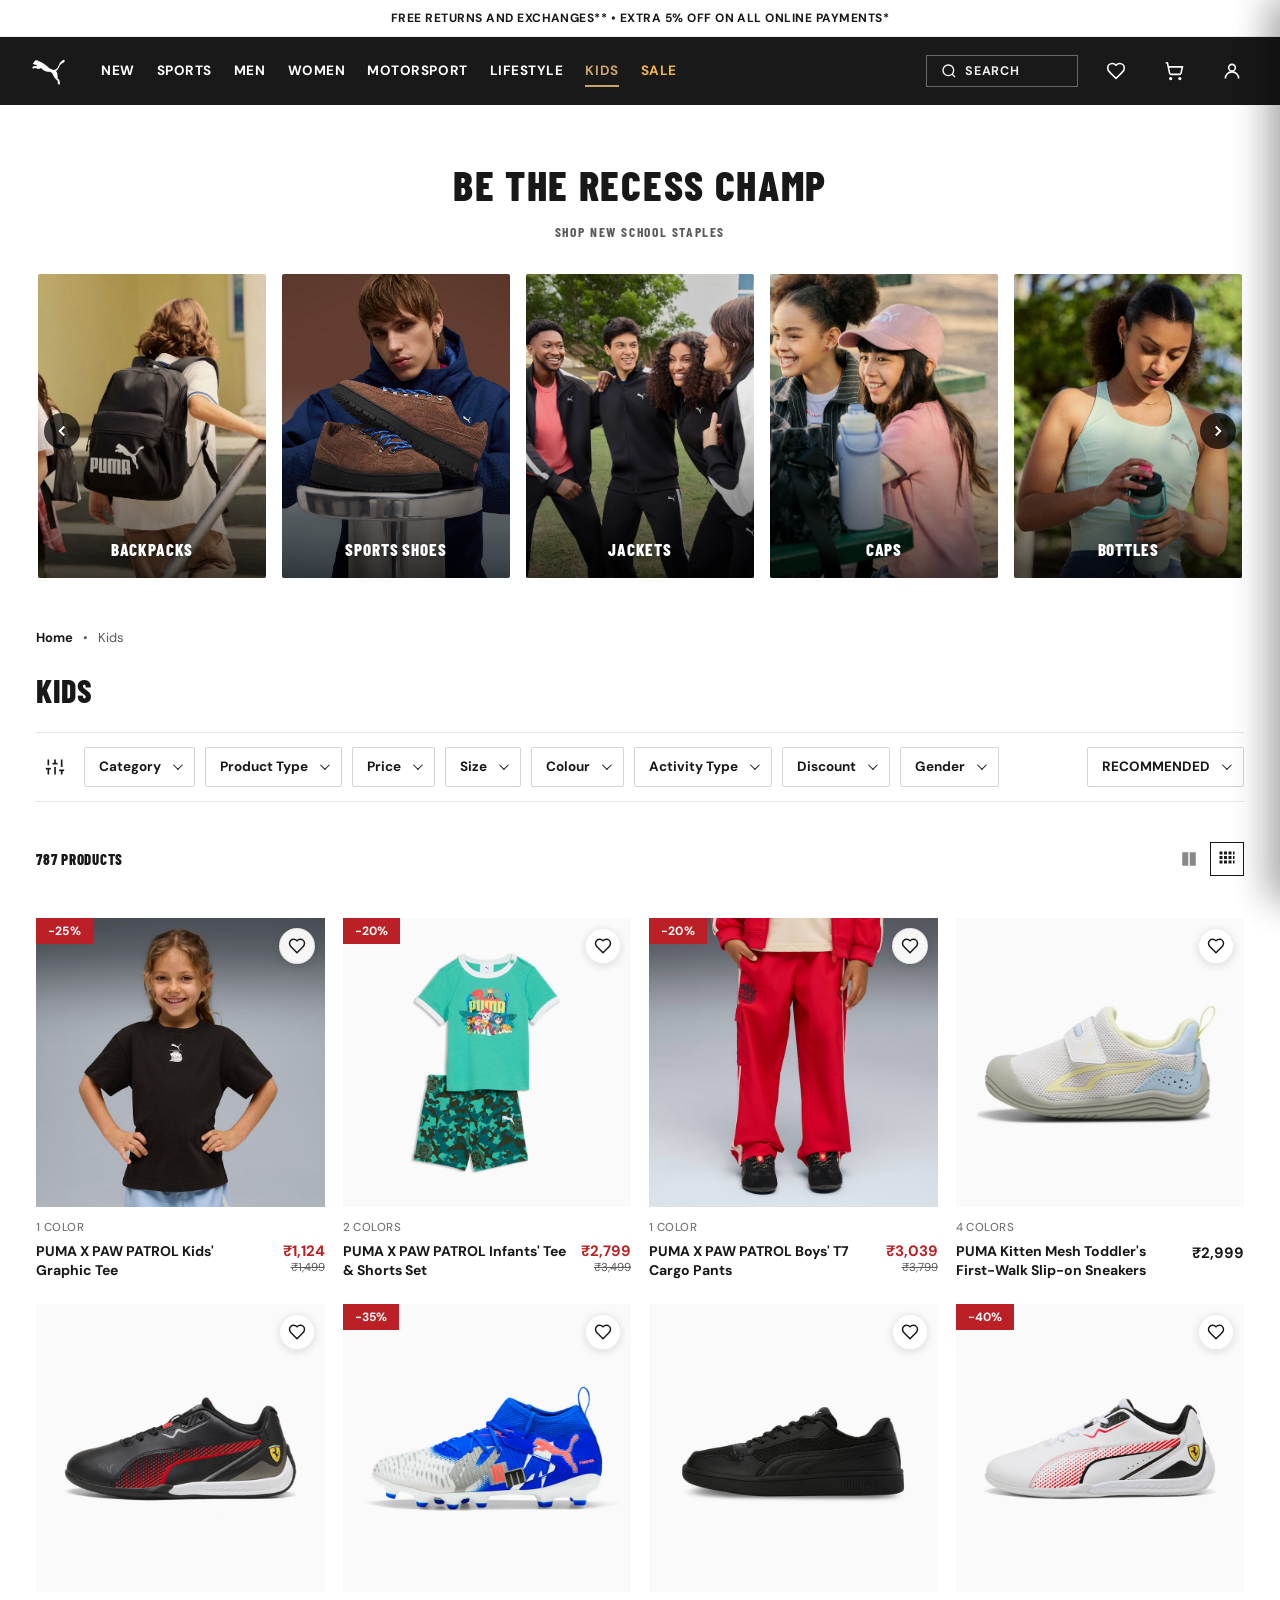
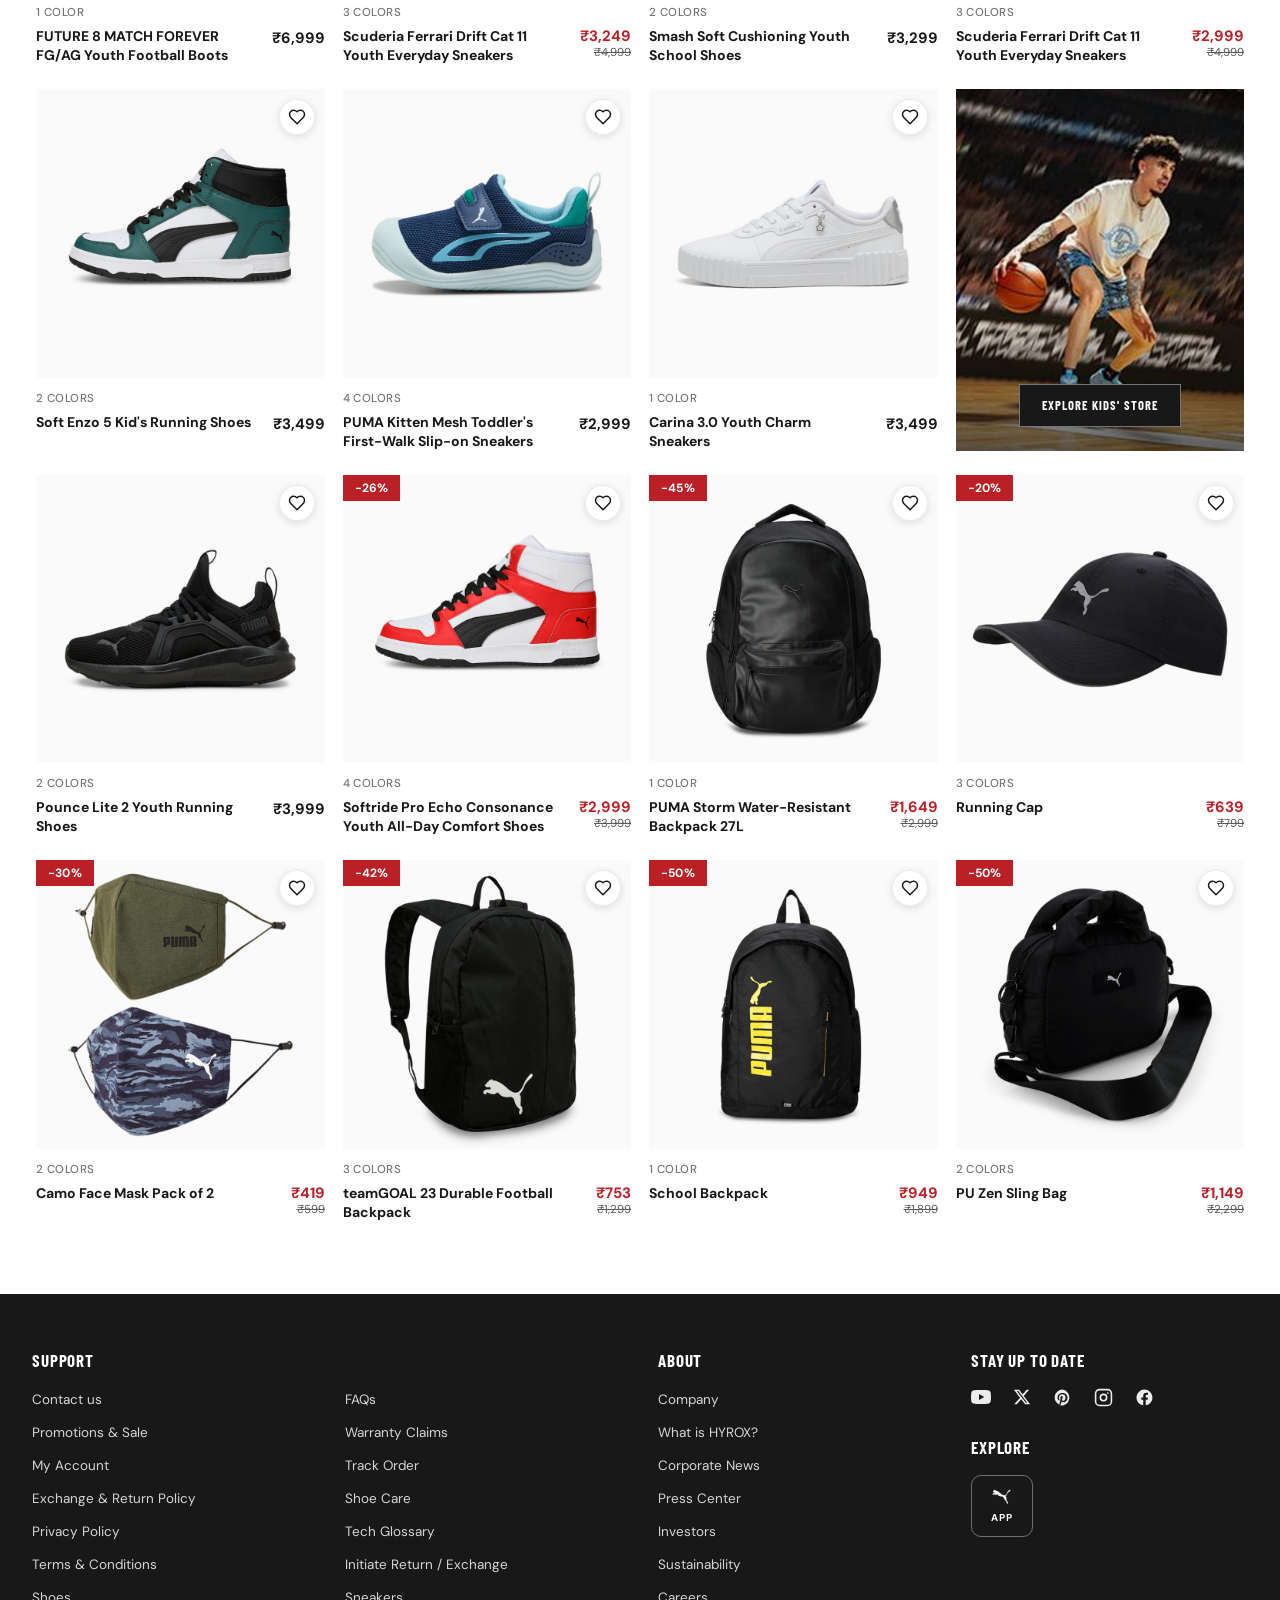
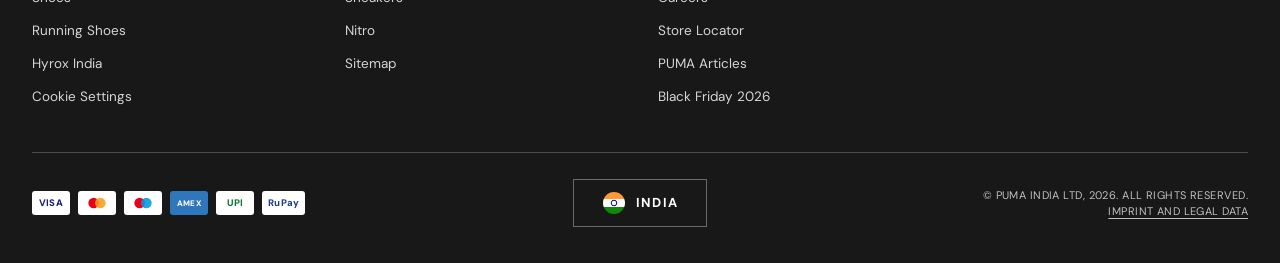
==== commit 85f83f65: "added grid correction" ====
--- a/kids.html
+++ b/kids.html
@@ -331,7 +331,7 @@
 
             <!-- SALE -->
             <div class="nav-item">
-              <a href="index.html#trending-now" class="nav-link nav-link--sale">SALE</a>
+              <a href="sale.html" class="nav-link nav-link--sale">SALE</a>
             </div>
           </nav>
         </div>
@@ -394,6 +394,7 @@
           <a href="motorsport.html">MOTORSPORT <span>&rsaquo;</span></a>
           <a href="lifestyle.html">LIFESTYLE <span>&rsaquo;</span></a>
           <a href="kids.html" style="color: var(--accent-gold); font-weight: 800;">KIDS <span>&rsaquo;</span></a>
+          <a href="sale.html" style="color: #f3b54b; font-weight: 800;">SALE <span>&rsaquo;</span></a>
           <a href="login.html">MY ACCOUNT / LOGIN <span>&rsaquo;</span></a>
         </nav>
       </div>
@@ -589,19 +590,19 @@
       </div>
 
       <!-- Count & Grid Layout Switcher Row -->
-      <div class="ns-count-row" style="display: flex; align-items: center; justify-content: space-between; margin-top: 18px; margin-bottom: 24px;">
+      <div class="ns-count-row ns-meta-bar" style="display: flex; align-items: center; justify-content: space-between; margin-top: 18px; margin-bottom: 24px;">
         <span class="ns-product-count" style="font-family: var(--font-display); font-size: 15px; font-weight: 800; letter-spacing: 0.05em; color: var(--text-primary);">
           787 PRODUCTS
         </span>
 
         <div class="ns-view-switchers" role="radiogroup" aria-label="Grid layout toggle">
-          <label for="kids-grid-2" class="ns-view-btn" title="2-column grid">
+          <label for="kids-grid-2" class="ns-view-btn" title="2-column grid" onclick="document.getElementById('kidsProductGrid').classList.add('grid-2-col'); document.getElementById('kidsProductGrid').style.gridTemplateColumns='repeat(2, minmax(0, 1fr))';">
             <svg width="18" height="18" viewBox="0 0 24 24" fill="currentColor">
               <rect x="3" y="3" width="8" height="18" />
               <rect x="13" y="3" width="8" height="18" />
             </svg>
           </label>
-          <label for="kids-grid-4" class="ns-view-btn" title="4-column grid">
+          <label for="kids-grid-4" class="ns-view-btn" title="4-column grid" onclick="document.getElementById('kidsProductGrid').classList.remove('grid-2-col'); document.getElementById('kidsProductGrid').style.gridTemplateColumns='repeat(4, minmax(0, 1fr))';">
             <svg width="18" height="18" viewBox="0 0 24 24" fill="currentColor">
               <rect x="2" y="2" width="4" height="4" />
               <rect x="8" y="2" width="4" height="4" />
@@ -961,7 +962,7 @@
             <h2 class="footer-col-title">SUPPORT</h2>
             <ul class="footer-links">
               <li><a href="index.html#footer-support">Contact us</a></li>
-              <li><a href="index.html#trending-now">Promotions &amp; Sale</a></li>
+              <li><a href="sale.html">Promotions &amp; Sale</a></li>
               <li><a href="index.html#footer-support">My Account</a></li>
               <li><a href="index.html#footer-support">Exchange &amp; Return Policy</a></li>
               <li><a href="index.html#footer-support">Privacy Policy</a></li>
@@ -1009,7 +1010,7 @@
             <div class="social-row">
               <a href="index.html#footer-support" class="social-link" aria-label="PUMA on YouTube">
                 <svg width="20" height="20" viewBox="0 0 24 24" fill="currentColor">
-                  <path d="M23.5 6.2a3 3 0 0 0-2.1-2.1C19.5 3.5 12 3.5s-7.5 0-9.4.6A3 3 0 0 0 .5 6.2 31.6 31.6 0 0 0 0 12a31.6 31.6 0 0 0 .5 5.8 3 3 0 0 0 2.1 2.1c1.9.6 9.4.6 9.4.6s7.5 0 9.4-.6a3 3 0 0 0 2.1-2.1A31.6 31.6 0 0 0 24 12a31.6 31.6 0 0 0-.5-5.8ZM9.6 15.6V8.4l6.3 3.6-6.3 3.6Z" />
+                  <path d="M23.5 6.2a3 3 0 0 0-2.1-2.1C19.5 3.5 12 3.5 12 3.5s-7.5 0-9.4.6A3 3 0 0 0 .5 6.2 31.6 31.6 0 0 0 0 12a31.6 31.6 0 0 0 .5 5.8 3 3 0 0 0 2.1 2.1c1.9.6 9.4.6 9.4.6s7.5 0 9.4-.6a3 3 0 0 0 2.1-2.1A31.6 31.6 0 0 0 24 12a31.6 31.6 0 0 0-.5-5.8ZM9.6 15.6V8.4l6.3 3.6-6.3 3.6Z" />
                 </svg>
               </a>
               <a href="index.html#footer-support" class="social-link" aria-label="PUMA on X">
@@ -1038,9 +1039,7 @@
 
             <h2 class="footer-col-title">EXPLORE</h2>
             <a href="index.html" class="explore-app-card" aria-label="PUMA App">
-              <svg width="26" height="16" viewBox="0 0 64 38" fill="currentColor" aria-hidden="true">
-                <path d="M58.4 4.1c-2.2-1.8-5.2-1.4-7.2.4-2.1 1.9-5.8 5.2-11.2 7.1-4.8 1.7-9.6 1.9-14.2 3.1-4.5 1.1-8.8 3.6-12.1 7.1-2.5 2.7-4.8 5.4-7.4 7.7-1.4 1.2-3.5 1.8-5.1 1-.6-.3-1.2.1-1.1.8.2 1.6 1.8 2.8 3.6 2.8 3.1 0 6.1-2.4 8.7-4.9 3.6-3.4 7.3-6.6 12-7.8 2.2-.5 4.4-.6 6.6-.5-.7 2.4-2.3 5.2-4.6 7.5-1.1 1.1-.3 2.8 1.2 2.4 3.3-.9 6.6-4.1 8.5-7.6 1.8-3.3 2.9-6.6 5.2-8.7 2.7-2.5 5.4-4.2 8.7-5.6 1.5-.6 2.9.6 2.3 2.1-.6 1.6-2 3.8-4.1 6-.8.8-.1 2.2 1.1 1.9 3.4-.8 6.8-4.1 8.1-7.8.8-2.2 1.1-5.1-1.1-7z" />
-              </svg>
+              <img src="assets/aistudio/image_b6153493.png" alt="PUMA" width="28" height="20" style="object-fit: contain; display: block;" />
               <span>APP</span>
             </a>
           </div>
--- a/puma.css
+++ b/puma.css
@@ -230,6 +230,34 @@
 
 .nav-link--sale {
   color: #f3b54b;
+}
+
+.site-header .nav-link--sale.nav-link--active {
+  border: 1px solid rgba(255, 255, 255, 0.45);
+  padding: 6px 14px;
+  height: 38px;
+  display: inline-flex;
+  align-items: center;
+  justify-content: center;
+  color: #ffffff !important;
+}
+
+.site-header .nav-link--sale.nav-link--active::after {
+  display: none !important;
+}
+
+.sale-badge-pill {
+  display: inline-block;
+  background-color: #181818;
+  color: #ffffff;
+  font-family: var(--font-display);
+  font-size: 11px;
+  font-weight: 800;
+  letter-spacing: 0.05em;
+  padding: 3px 8px;
+  margin-top: 8px;
+  text-transform: uppercase;
+  width: fit-content;
 }
 
 /* Pure CSS Mega-Menu Dropdown */
@@ -1365,6 +1393,14 @@
   transform: translateY(-1px);
 }
 
+.explore-app-card img {
+  width: 28px;
+  height: auto;
+  max-height: 20px;
+  display: block;
+  object-fit: contain;
+}
+
 .explore-app-card {
   display: inline-flex;
   flex-direction: column;
@@ -1802,7 +1838,11 @@
 #ms-grid-2:checked~.ns-meta-bar label[for='ms-grid-2'],
 #ms-grid-4:checked~.ns-meta-bar label[for='ms-grid-4'],
 #ls-grid-2:checked~.ns-meta-bar label[for='ls-grid-2'],
-#ls-grid-4:checked~.ns-meta-bar label[for='ls-grid-4'] {
+#ls-grid-4:checked~.ns-meta-bar label[for='ls-grid-4'],
+#kids-grid-2:checked~.ns-meta-bar label[for='kids-grid-2'],
+#kids-grid-4:checked~.ns-meta-bar label[for='kids-grid-4'],
+#kids-grid-2:checked~.ns-count-row label[for='kids-grid-2'],
+#kids-grid-4:checked~.ns-count-row label[for='kids-grid-4'] {
   color: var(--text-primary);
   border-color: var(--text-primary);
 }
@@ -1829,7 +1869,8 @@
 #men-sidebar-toggle:checked~.ns-catalog-wrap,
 #women-sidebar-toggle:checked~.ns-catalog-wrap,
 #ms-sidebar-toggle:checked~.ns-catalog-wrap,
-#ls-sidebar-toggle:checked~.ns-catalog-wrap {
+#ls-sidebar-toggle:checked~.ns-catalog-wrap,
+#kids-sidebar-toggle:checked~.ns-catalog-wrap {
   grid-template-columns: 268px minmax(0, 1fr);
   gap: 28px;
 }
@@ -1839,7 +1880,8 @@
 #men-sidebar-toggle:checked~.ns-catalog-wrap .ns-sidebar,
 #women-sidebar-toggle:checked~.ns-catalog-wrap .ns-sidebar,
 #ms-sidebar-toggle:checked~.ns-catalog-wrap .ns-sidebar,
-#ls-sidebar-toggle:checked~.ns-catalog-wrap .ns-sidebar {
+#ls-sidebar-toggle:checked~.ns-catalog-wrap .ns-sidebar,
+#kids-sidebar-toggle:checked~.ns-catalog-wrap .ns-sidebar {
   opacity: 1;
   visibility: visible;
   padding-right: 20px;
@@ -1856,7 +1898,10 @@
 #men-grid-2:checked~.ns-catalog-wrap .ns-grid,
 #women-grid-2:checked~.ns-catalog-wrap .ns-grid,
 #ms-grid-2:checked~.ns-catalog-wrap .ns-grid,
-#ls-grid-2:checked~.ns-catalog-wrap .ns-grid {
+#ls-grid-2:checked~.ns-catalog-wrap .ns-grid,
+#kids-grid-2:checked~.ns-catalog-wrap .ns-grid,
+#kids-grid-2:checked~* .ns-grid,
+.ns-grid.grid-2-col {
   grid-template-columns: repeat(2, minmax(0, 1fr));
   gap: 32px 24px;
 }
@@ -3235,4 +3280,78 @@
 .ns-editorial-btn:hover {
   background: #000000;
   border-color: #ffffff;
-}+}
+/* ==========================================================================
+   Universal Storefront Filter & Sort Styles
+   ========================================================================== */
+.filter-row {
+  display: flex;
+  align-items: center;
+  gap: 10px;
+  cursor: pointer;
+  user-select: none;
+  padding: 6px 0;
+  font-size: 13.5px;
+  color: var(--text-secondary, #505050);
+  transition: color 140ms ease;
+}
+
+.filter-row:hover {
+  color: var(--text-primary, #181818);
+}
+
+.filter-row.active {
+  font-weight: 700;
+  color: var(--text-primary, #181818);
+}
+
+.filter-row.active .filter-indicator {
+  background-color: var(--text-primary, #181818);
+  border-color: var(--text-primary, #181818);
+}
+
+.ns-drop-row.active,
+.filter-option-label.active {
+  font-weight: 700 !important;
+  color: var(--text-primary, #181818) !important;
+}
+
+.filter-empty-state {
+  grid-column: 1 / -1;
+  padding: 60px 20px;
+  text-align: center;
+  background-color: #fafafa;
+  border: 1px dashed #d0d0d0;
+  border-radius: 4px;
+  margin: 20px 0;
+}
+
+/* Sidebar open state */
+.ns-catalog-wrap.sidebar-open {
+  grid-template-columns: 268px minmax(0, 1fr) !important;
+  gap: 28px !important;
+}
+
+.ns-catalog-wrap.sidebar-open .ns-sidebar {
+  opacity: 1 !important;
+  visibility: visible !important;
+  padding-right: 20px !important;
+}
+
+@media (max-width: 1024px) {
+  .ns-catalog-wrap.sidebar-open {
+    grid-template-columns: 1fr !important;
+  }
+  .ns-catalog-wrap.sidebar-open .ns-sidebar {
+    position: fixed !important;
+    top: 0 !important;
+    left: 0 !important;
+    bottom: 0 !important;
+    width: min(320px, 86vw) !important;
+    background-color: #ffffff !important;
+    z-index: 900 !important;
+    padding: 24px !important;
+    overflow-y: auto !important;
+    box-shadow: 12px 0 32px rgba(0, 0, 0, 0.25) !important;
+  }
+}
